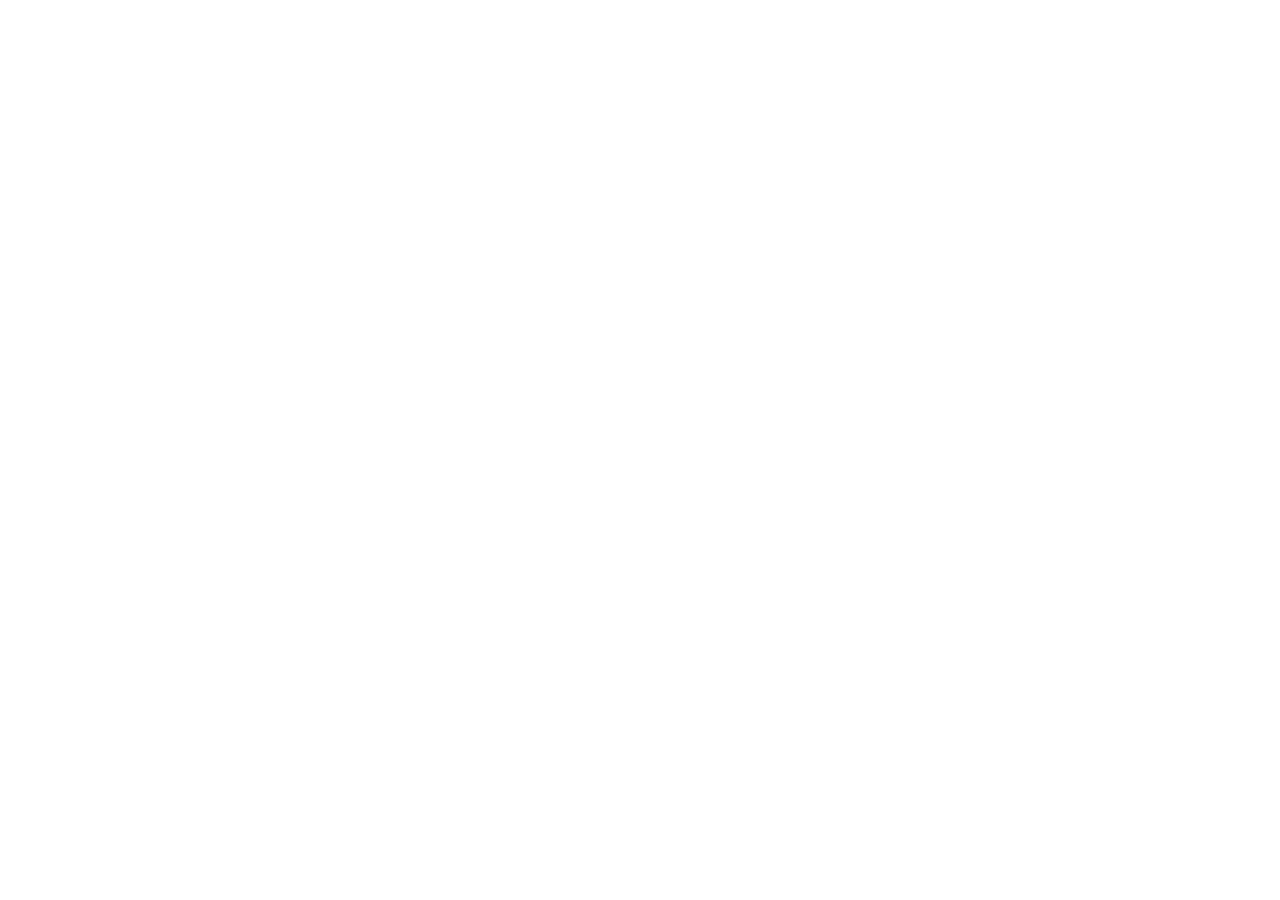
==== index.html @ 19b1c8c0 "Use tech stack vite_react_shadcn_ts_20250728_minor" ====
<!DOCTYPE html>
<html lang="en">
  <head>
    <meta charset="UTF-8" />
    <meta name="viewport" content="width=device-width, initial-scale=1.0" />
    <title>showcase-creator-studio</title>
    <meta name="description" content="Lovable Generated Project" />
    <meta name="author" content="Lovable" />

    <meta property="og:title" content="showcase-creator-studio" />
    <meta property="og:description" content="Lovable Generated Project" />
    <meta property="og:type" content="website" />
    <meta property="og:image" content="https://lovable.dev/opengraph-image-p98pqg.png" />

    <meta name="twitter:card" content="summary_large_image" />
    <meta name="twitter:site" content="@lovable_dev" />
    <meta name="twitter:image" content="https://lovable.dev/opengraph-image-p98pqg.png" />
  </head>

  <body>
    <div id="root"></div>
    <script type="module" src="/src/main.tsx"></script>
  </body>
</html>
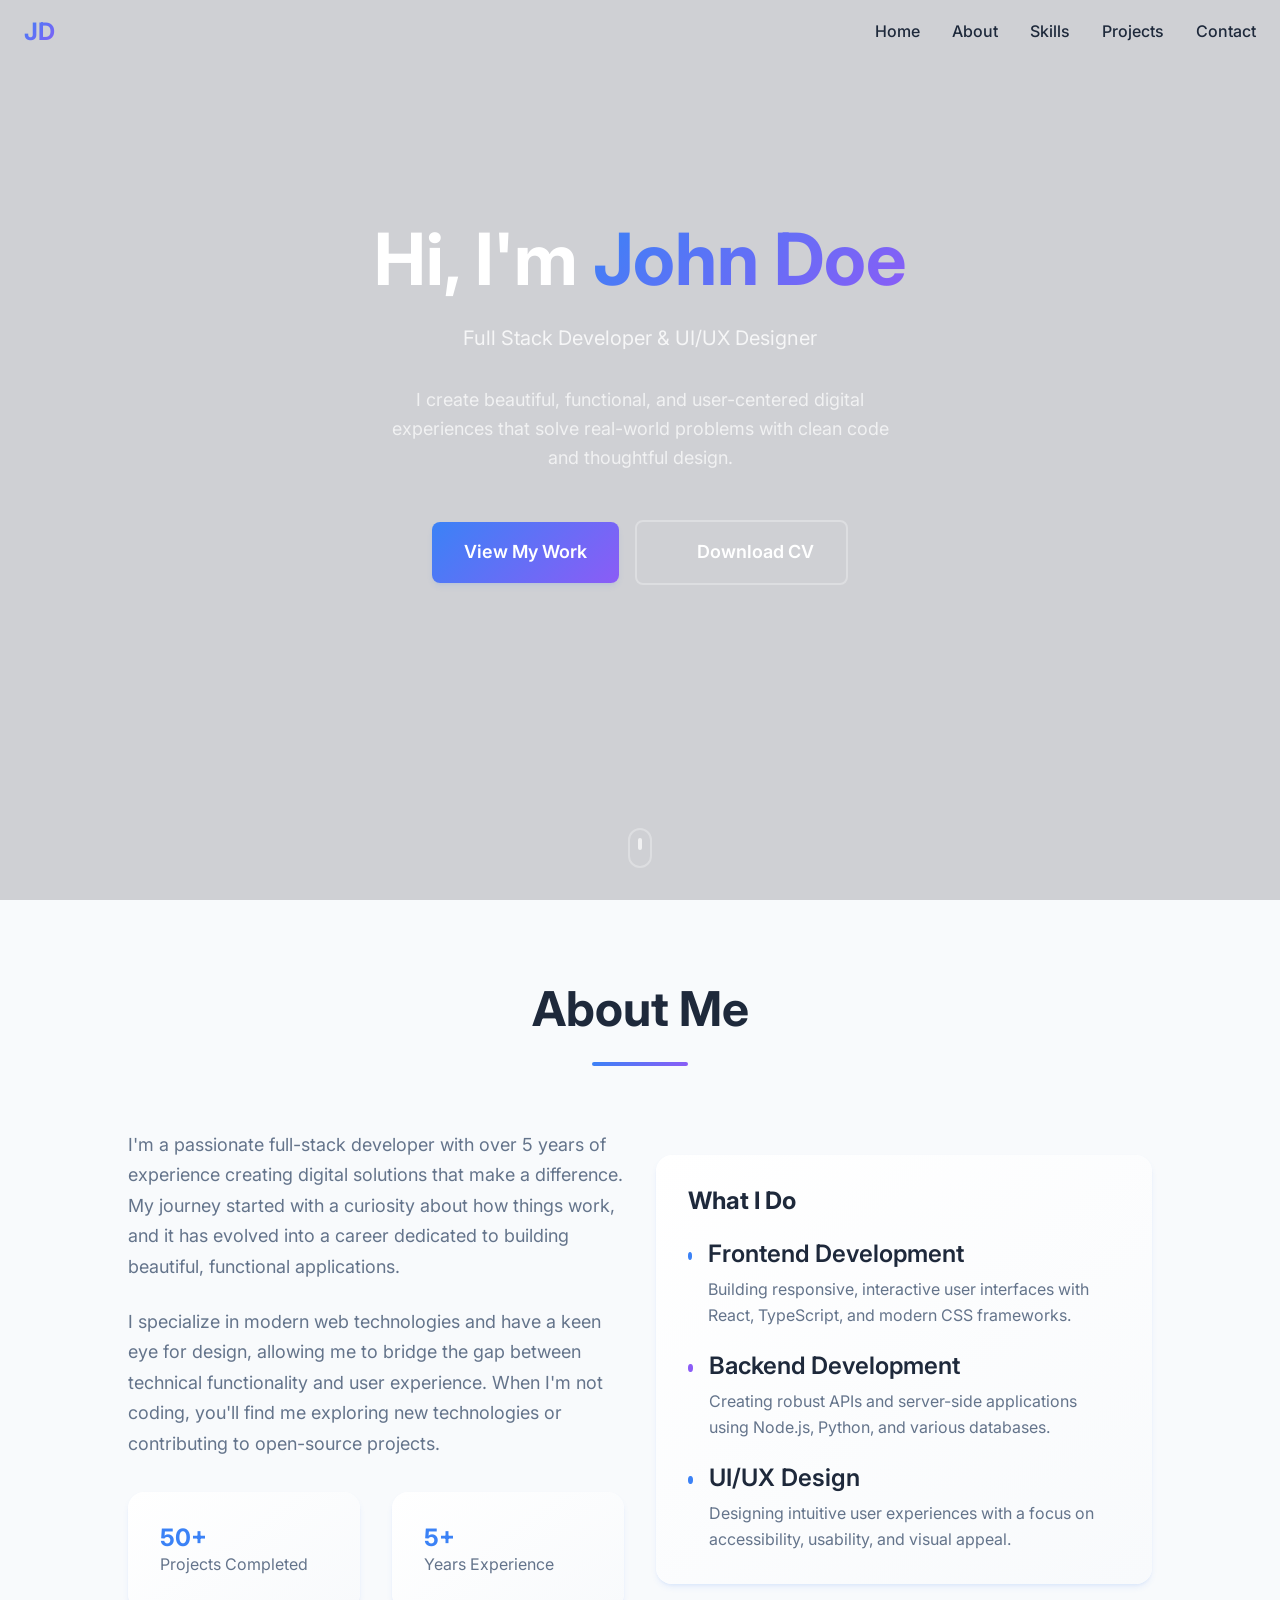
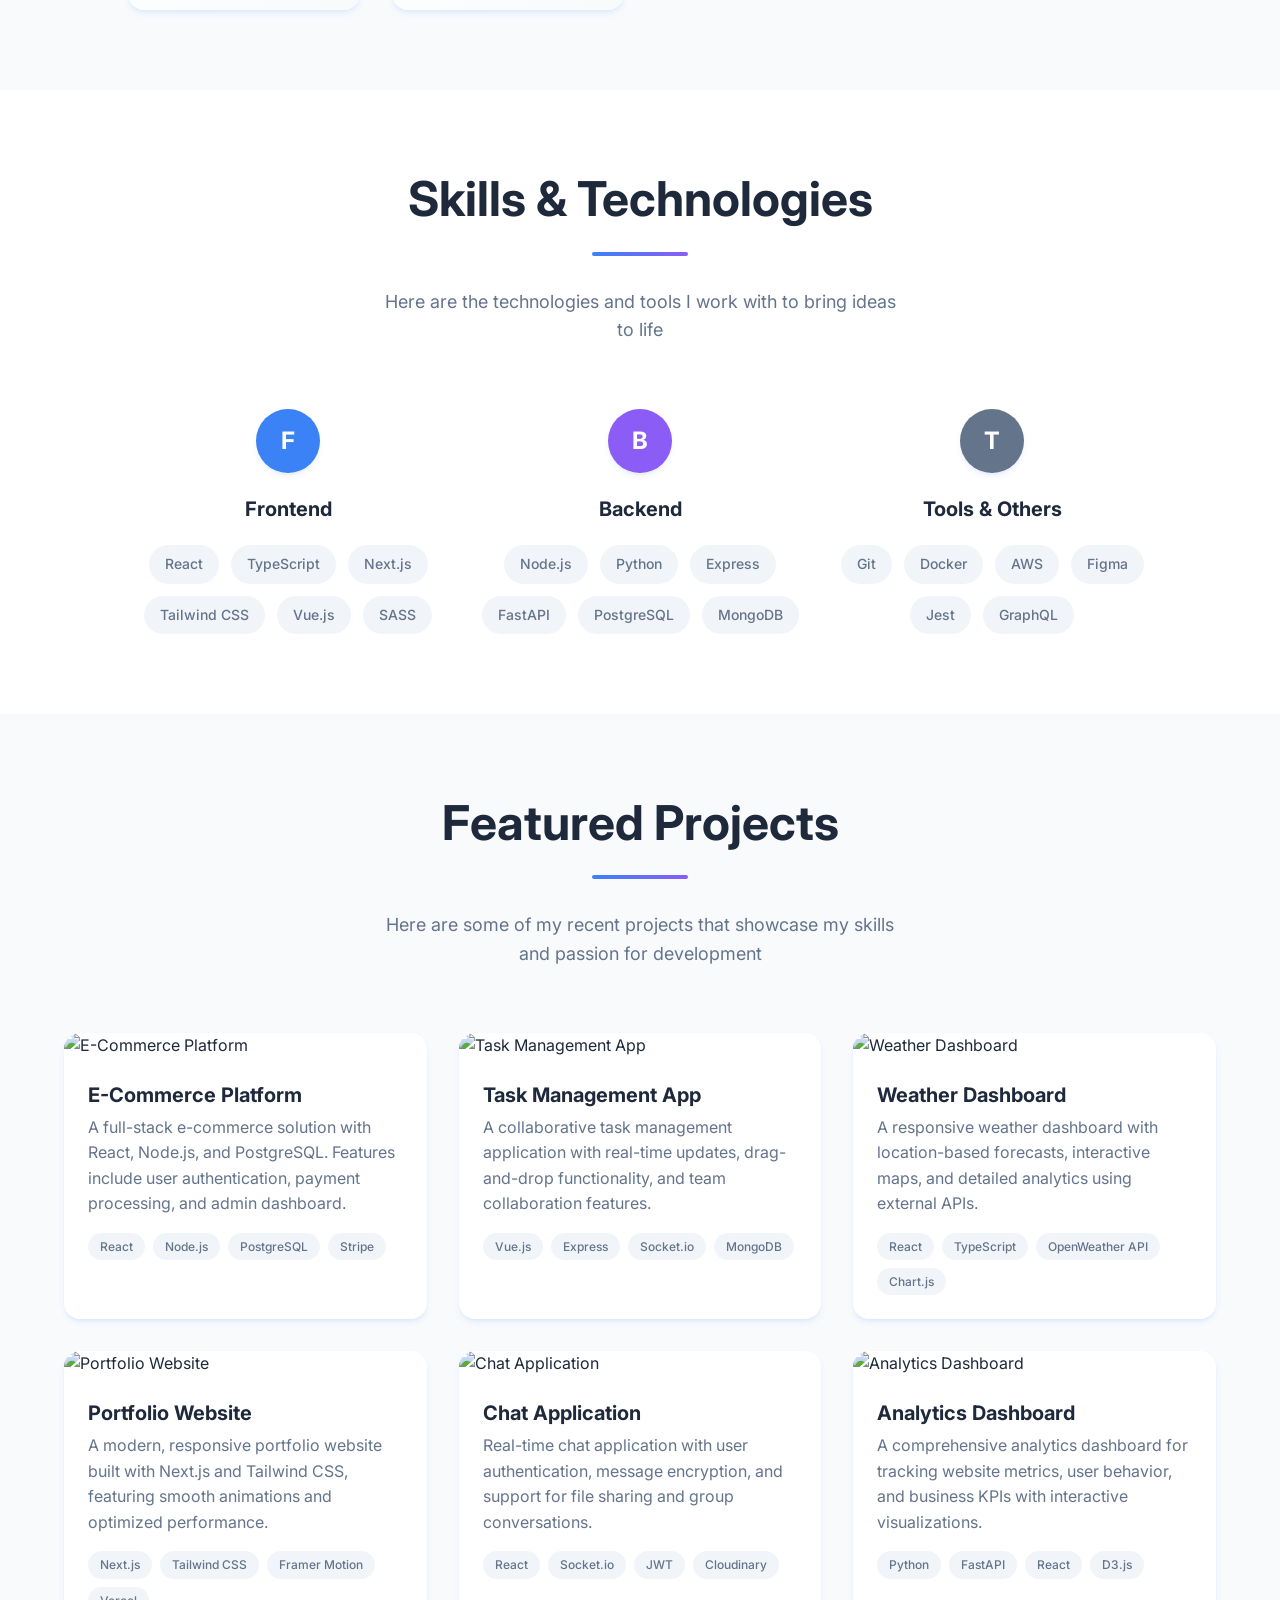
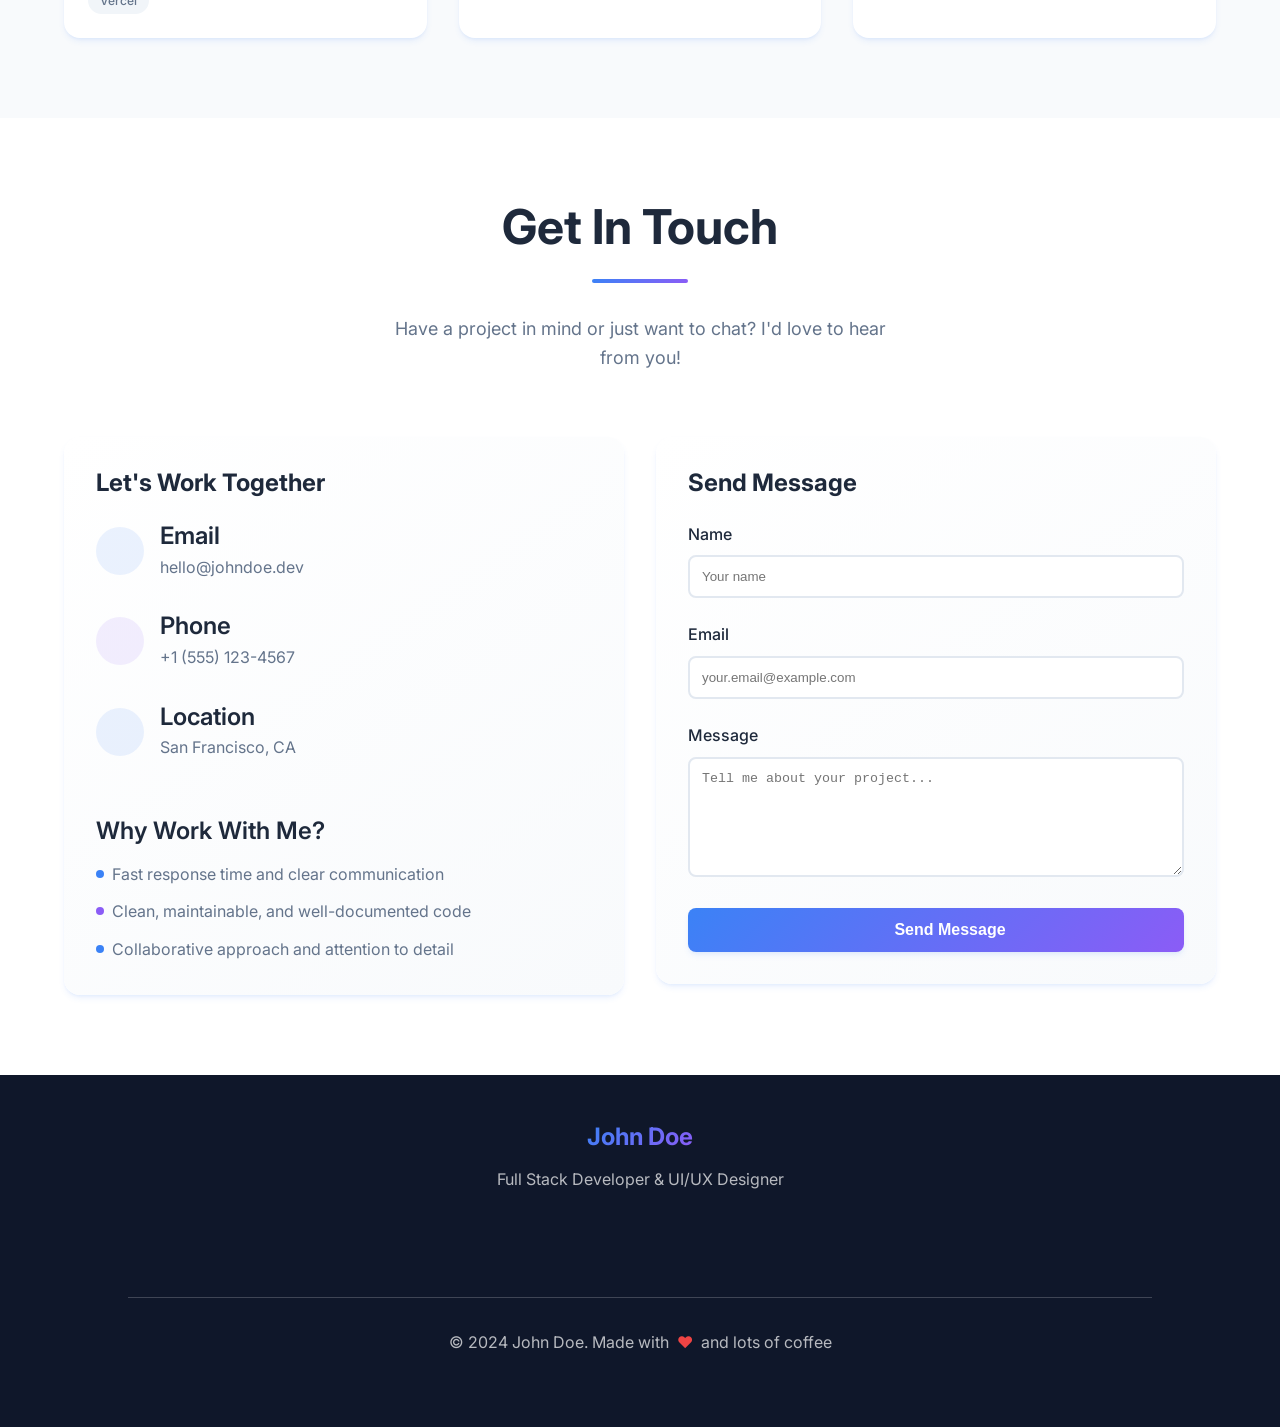
==== commit f1a73ca1: "html" ====
--- a/index.html
+++ b/index.html
@@ -1,24 +1,1478 @@
 <!DOCTYPE html>
 <html lang="en">
-  <head>
-    <meta charset="UTF-8" />
-    <meta name="viewport" content="width=device-width, initial-scale=1.0" />
-    <title>showcase-creator-studio</title>
-    <meta name="description" content="Lovable Generated Project" />
-    <meta name="author" content="Lovable" />
-
-    <meta property="og:title" content="showcase-creator-studio" />
-    <meta property="og:description" content="Lovable Generated Project" />
-    <meta property="og:type" content="website" />
-    <meta property="og:image" content="https://lovable.dev/opengraph-image-p98pqg.png" />
-
-    <meta name="twitter:card" content="summary_large_image" />
-    <meta name="twitter:site" content="@lovable_dev" />
-    <meta name="twitter:image" content="https://lovable.dev/opengraph-image-p98pqg.png" />
-  </head>
-
-  <body>
-    <div id="root"></div>
-    <script type="module" src="/src/main.tsx"></script>
-  </body>
-</html>
+<head>
+    <meta charset="UTF-8">
+    <meta name="viewport" content="width=device-width, initial-scale=1.0">
+    <title>John Doe - Full Stack Developer</title>
+    <meta name="description" content="Professional portfolio of John Doe - Full Stack Developer & UI/UX Designer">
+    
+    <!-- Google Fonts -->
+    <link rel="preconnect" href="https://fonts.googleapis.com">
+    <link rel="preconnect" href="https://fonts.gstatic.com" crossorigin>
+    <link href="https://fonts.googleapis.com/css2?family=Inter:wght@400;500;600;700&display=swap" rel="stylesheet">
+    
+    <!-- Lucide Icons -->
+    <script src="https://unpkg.com/lucide@latest/dist/umd/lucide.js"></script>
+    
+    <style>
+        /* Reset and Base Styles */
+        * {
+            margin: 0;
+            padding: 0;
+            box-sizing: border-box;
+        }
+
+        html {
+            scroll-behavior: smooth;
+        }
+
+        body {
+            font-family: 'Inter', system-ui, sans-serif;
+            line-height: 1.6;
+            color: #1e293b;
+            background-color: #ffffff;
+        }
+
+        /* Design System Variables */
+        :root {
+            --primary: #3b82f6;
+            --primary-glow: #60a5fa;
+            --primary-foreground: #ffffff;
+            --accent: #8b5cf6;
+            --accent-foreground: #ffffff;
+            --background: #ffffff;
+            --foreground: #1e293b;
+            --section-bg: #f8fafc;
+            --card-bg: #ffffff;
+            --muted: #f1f5f9;
+            --muted-foreground: #64748b;
+            --border: #e2e8f0;
+            --hero-bg: #0f172a;
+            
+            /* Gradients */
+            --gradient-primary: linear-gradient(135deg, #3b82f6, #8b5cf6);
+            --gradient-hero: linear-gradient(135deg, #0f172a 0%, #581c87 100%);
+            --gradient-card: linear-gradient(145deg, #ffffff 0%, #f8fafc 100%);
+            
+            /* Shadows */
+            --shadow-card: 0 4px 6px -1px rgba(59, 130, 246, 0.1), 0 2px 4px -2px rgba(59, 130, 246, 0.1);
+            --shadow-card-hover: 0 10px 15px -3px rgba(59, 130, 246, 0.1), 0 4px 6px -4px rgba(59, 130, 246, 0.1);
+            --shadow-hero: 0 25px 50px -12px rgba(15, 23, 42, 0.25);
+            
+            /* Transitions */
+            --transition-smooth: all 0.3s cubic-bezier(0.4, 0, 0.2, 1);
+            --transition-bounce: all 0.3s cubic-bezier(0.68, -0.55, 0.265, 1.55);
+        }
+
+        /* Dark mode styles */
+        @media (prefers-color-scheme: dark) {
+            :root {
+                --background: #0f172a;
+                --foreground: #f1f5f9;
+                --section-bg: #1e293b;
+                --card-bg: #334155;
+                --muted: #475569;
+                --muted-foreground: #94a3b8;
+                --border: #475569;
+                --hero-bg: #020617;
+            }
+            
+            body {
+                background-color: var(--background);
+                color: var(--foreground);
+            }
+        }
+
+        /* Typography */
+        h1, h2, h3, h4, h5, h6 {
+            font-weight: 700;
+            line-height: 1.2;
+        }
+
+        h1 { font-size: 3rem; }
+        h2 { font-size: 2.5rem; }
+        h3 { font-size: 1.875rem; }
+        h4 { font-size: 1.5rem; }
+        h5 { font-size: 1.25rem; }
+        h6 { font-size: 1rem; }
+
+        @media (min-width: 768px) {
+            h1 { font-size: 4rem; }
+            h2 { font-size: 3rem; }
+        }
+
+        /* Utility Classes */
+        .container {
+            max-width: 1200px;
+            margin: 0 auto;
+            padding: 0 1.5rem;
+        }
+
+        .section {
+            padding: 5rem 0;
+        }
+
+        .text-center { text-align: center; }
+        .text-lg { font-size: 1.125rem; }
+        .text-xl { font-size: 1.25rem; }
+        .text-2xl { font-size: 1.5rem; }
+
+        .mb-4 { margin-bottom: 1rem; }
+        .mb-6 { margin-bottom: 1.5rem; }
+        .mb-8 { margin-bottom: 2rem; }
+        .mb-12 { margin-bottom: 3rem; }
+        .mb-16 { margin-bottom: 4rem; }
+
+        .grid {
+            display: grid;
+            gap: 2rem;
+        }
+
+        .grid-cols-2 {
+            grid-template-columns: repeat(2, 1fr);
+        }
+
+        .grid-cols-3 {
+            grid-template-columns: repeat(3, 1fr);
+        }
+
+        @media (min-width: 768px) {
+            .md-grid-cols-2 {
+                grid-template-columns: repeat(2, 1fr);
+            }
+            
+            .md-grid-cols-3 {
+                grid-template-columns: repeat(3, 1fr);
+            }
+        }
+
+        @media (min-width: 1024px) {
+            .lg-grid-cols-2 {
+                grid-template-columns: repeat(2, 1fr);
+            }
+            
+            .lg-grid-cols-3 {
+                grid-template-columns: repeat(3, 1fr);
+            }
+        }
+
+        .flex {
+            display: flex;
+        }
+
+        .flex-col {
+            flex-direction: column;
+        }
+
+        .items-center {
+            align-items: center;
+        }
+
+        .justify-center {
+            justify-content: center;
+        }
+
+        .justify-between {
+            justify-content: space-between;
+        }
+
+        .space-x-4 > * + * {
+            margin-left: 1rem;
+        }
+
+        .space-x-6 > * + * {
+            margin-left: 1.5rem;
+        }
+
+        .space-y-4 > * + * {
+            margin-top: 1rem;
+        }
+
+        .space-y-6 > * + * {
+            margin-top: 1.5rem;
+        }
+
+        /* Button Styles */
+        .btn {
+            display: inline-flex;
+            align-items: center;
+            justify-content: center;
+            padding: 0.75rem 2rem;
+            border-radius: 0.5rem;
+            font-weight: 600;
+            text-decoration: none;
+            border: none;
+            cursor: pointer;
+            transition: var(--transition-smooth);
+            font-size: 1rem;
+        }
+
+        .btn-primary {
+            background: var(--gradient-primary);
+            color: var(--primary-foreground);
+            box-shadow: var(--shadow-card);
+        }
+
+        .btn-primary:hover {
+            box-shadow: var(--shadow-card-hover);
+            transform: translateY(-1px);
+        }
+
+        .btn-outline {
+            background: transparent;
+            color: var(--foreground);
+            border: 2px solid var(--border);
+        }
+
+        .btn-outline:hover {
+            background: var(--muted);
+        }
+
+        .btn-outline-white {
+            background: transparent;
+            color: white;
+            border: 2px solid rgba(255, 255, 255, 0.3);
+        }
+
+        .btn-outline-white:hover {
+            background: rgba(255, 255, 255, 0.1);
+        }
+
+        .btn-lg {
+            padding: 1rem 2rem;
+            font-size: 1.125rem;
+        }
+
+        /* Card Styles */
+        .card {
+            background: var(--gradient-card);
+            border-radius: 1rem;
+            padding: 2rem;
+            box-shadow: var(--shadow-card);
+            transition: var(--transition-smooth);
+        }
+
+        .card:hover {
+            box-shadow: var(--shadow-card-hover);
+            transform: translateY(-2px);
+        }
+
+        /* Badge Styles */
+        .badge {
+            display: inline-block;
+            padding: 0.5rem 1rem;
+            background: var(--muted);
+            color: var(--muted-foreground);
+            border-radius: 2rem;
+            font-size: 0.875rem;
+            font-weight: 500;
+            transition: var(--transition-smooth);
+        }
+
+        .badge:hover {
+            background: var(--primary);
+            color: var(--primary-foreground);
+        }
+
+        /* Form Styles */
+        .form-group {
+            margin-bottom: 1.5rem;
+        }
+
+        .form-label {
+            display: block;
+            margin-bottom: 0.5rem;
+            font-weight: 500;
+            color: var(--foreground);
+        }
+
+        .form-input,
+        .form-textarea {
+            width: 100%;
+            padding: 0.75rem;
+            border: 2px solid var(--border);
+            border-radius: 0.5rem;
+            background: var(--background);
+            color: var(--foreground);
+            transition: var(--transition-smooth);
+        }
+
+        .form-input:focus,
+        .form-textarea:focus {
+            outline: none;
+            border-color: var(--primary);
+            box-shadow: 0 0 0 3px rgba(59, 130, 246, 0.1);
+        }
+
+        .form-textarea {
+            resize: vertical;
+            min-height: 120px;
+        }
+
+        /* Navigation Styles */
+        .navbar {
+            position: fixed;
+            top: 0;
+            left: 0;
+            right: 0;
+            z-index: 1000;
+            transition: var(--transition-smooth);
+        }
+
+        .navbar.scrolled {
+            background: rgba(255, 255, 255, 0.95);
+            backdrop-filter: blur(10px);
+            box-shadow: var(--shadow-card);
+        }
+
+        .navbar-content {
+            display: flex;
+            align-items: center;
+            justify-content: space-between;
+            height: 4rem;
+            padding: 0 1.5rem;
+        }
+
+        .navbar-brand {
+            font-size: 1.5rem;
+            font-weight: 700;
+            background: var(--gradient-primary);
+            -webkit-background-clip: text;
+            -webkit-text-fill-color: transparent;
+            background-clip: text;
+        }
+
+        .navbar-menu {
+            display: none;
+            list-style: none;
+            margin: 0;
+            padding: 0;
+        }
+
+        .navbar-menu li {
+            display: inline-block;
+            margin-left: 2rem;
+        }
+
+        .navbar-menu a {
+            text-decoration: none;
+            color: var(--foreground);
+            font-weight: 500;
+            transition: var(--transition-smooth);
+        }
+
+        .navbar-menu a:hover {
+            color: var(--primary);
+        }
+
+        .mobile-menu-btn {
+            display: block;
+            background: none;
+            border: none;
+            cursor: pointer;
+            padding: 0.5rem;
+        }
+
+        .mobile-menu {
+            display: none;
+            background: rgba(255, 255, 255, 0.95);
+            backdrop-filter: blur(10px);
+            border-top: 1px solid var(--border);
+            padding: 1rem 0;
+        }
+
+        .mobile-menu.active {
+            display: block;
+        }
+
+        .mobile-menu a {
+            display: block;
+            padding: 0.75rem 1.5rem;
+            text-decoration: none;
+            color: var(--foreground);
+            font-weight: 500;
+            transition: var(--transition-smooth);
+        }
+
+        .mobile-menu a:hover {
+            background: var(--muted);
+            color: var(--primary);
+        }
+
+        @media (min-width: 768px) {
+            .navbar-menu {
+                display: flex;
+            }
+            
+            .mobile-menu-btn {
+                display: none;
+            }
+        }
+
+        /* Hero Section */
+        .hero {
+            min-height: 100vh;
+            background: var(--gradient-hero);
+            background-image: url('data:image/svg+xml,<svg xmlns="http://www.w3.org/2000/svg" viewBox="0 0 1000 1000"><defs><pattern id="grain" width="100" height="100" patternUnits="userSpaceOnUse"><circle cx="50" cy="50" r="1" fill="rgba(255,255,255,0.1)"/></pattern></defs><rect width="100%" height="100%" fill="url(%23grain)"/></svg>');
+            display: flex;
+            align-items: center;
+            justify-content: center;
+            text-align: center;
+            color: white;
+            position: relative;
+            overflow: hidden;
+        }
+
+        .hero::before {
+            content: '';
+            position: absolute;
+            inset: 0;
+            background: rgba(15, 23, 42, 0.2);
+        }
+
+        .hero-content {
+            position: relative;
+            z-index: 10;
+            max-width: 4rem;
+            max-width: 64rem;
+        }
+
+        .hero h1 {
+            font-size: 3rem;
+            margin-bottom: 1.5rem;
+            line-height: 1.1;
+        }
+
+        @media (min-width: 768px) {
+            .hero h1 {
+                font-size: 4.5rem;
+            }
+        }
+
+        .gradient-text {
+            background: var(--gradient-primary);
+            -webkit-background-clip: text;
+            -webkit-text-fill-color: transparent;
+            background-clip: text;
+        }
+
+        .hero-buttons {
+            display: flex;
+            flex-direction: column;
+            gap: 1rem;
+            margin: 3rem 0;
+            align-items: center;
+        }
+
+        @media (min-width: 640px) {
+            .hero-buttons {
+                flex-direction: row;
+                justify-content: center;
+            }
+        }
+
+        .social-links {
+            display: flex;
+            gap: 1.5rem;
+            justify-content: center;
+        }
+
+        .social-link {
+            display: flex;
+            align-items: center;
+            justify-content: center;
+            width: 3rem;
+            height: 3rem;
+            border-radius: 50%;
+            color: rgba(255, 255, 255, 0.7);
+            transition: var(--transition-smooth);
+        }
+
+        .social-link:hover {
+            color: white;
+            background: rgba(255, 255, 255, 0.1);
+        }
+
+        .scroll-indicator {
+            position: absolute;
+            bottom: 2rem;
+            left: 50%;
+            transform: translateX(-50%);
+            width: 1.5rem;
+            height: 2.5rem;
+            border: 2px solid rgba(255, 255, 255, 0.3);
+            border-radius: 1.25rem;
+            display: flex;
+            justify-content: center;
+            animation: bounce 2s infinite;
+        }
+
+        .scroll-indicator::before {
+            content: '';
+            width: 0.25rem;
+            height: 0.75rem;
+            background: rgba(255, 255, 255, 0.7);
+            border-radius: 0.125rem;
+            margin-top: 0.5rem;
+            animation: pulse 2s infinite;
+        }
+
+        /* Project Card Styles */
+        .project-card {
+            background: var(--card-bg);
+            border-radius: 1rem;
+            overflow: hidden;
+            box-shadow: var(--shadow-card);
+            transition: var(--transition-smooth);
+            position: relative;
+            group: true;
+        }
+
+        .project-card:hover {
+            box-shadow: var(--shadow-card-hover);
+            transform: translateY(-4px);
+        }
+
+        .project-image {
+            width: 100%;
+            height: 12rem;
+            object-fit: cover;
+            transition: var(--transition-smooth);
+        }
+
+        .project-card:hover .project-image {
+            transform: scale(1.05);
+        }
+
+        .project-overlay {
+            position: absolute;
+            inset: 0;
+            background: var(--gradient-primary);
+            opacity: 0;
+            transition: var(--transition-smooth);
+            display: flex;
+            align-items: center;
+            justify-content: center;
+            gap: 1rem;
+        }
+
+        .project-card:hover .project-overlay {
+            opacity: 0.9;
+        }
+
+        .project-content {
+            padding: 1.5rem;
+        }
+
+        .project-title {
+            font-size: 1.25rem;
+            font-weight: 700;
+            margin-bottom: 0.5rem;
+            color: var(--foreground);
+        }
+
+        .project-description {
+            color: var(--muted-foreground);
+            margin-bottom: 1rem;
+            line-height: 1.6;
+        }
+
+        .project-tech {
+            display: flex;
+            flex-wrap: wrap;
+            gap: 0.5rem;
+        }
+
+        .tech-badge {
+            padding: 0.25rem 0.75rem;
+            background: var(--muted);
+            color: var(--muted-foreground);
+            border-radius: 1rem;
+            font-size: 0.75rem;
+            font-weight: 500;
+        }
+
+        /* Section Divider */
+        .section-divider {
+            width: 6rem;
+            height: 0.25rem;
+            background: var(--gradient-primary);
+            margin: 0 auto 2rem;
+            border-radius: 0.125rem;
+        }
+
+        /* Toast Notification */
+        .toast {
+            position: fixed;
+            top: 2rem;
+            right: 2rem;
+            background: var(--card-bg);
+            border: 1px solid var(--border);
+            border-radius: 0.5rem;
+            padding: 1rem;
+            box-shadow: var(--shadow-card-hover);
+            z-index: 1000;
+            transform: translateX(100%);
+            opacity: 0;
+            transition: var(--transition-smooth);
+        }
+
+        .toast.show {
+            transform: translateX(0);
+            opacity: 1;
+        }
+
+        .toast-title {
+            font-weight: 600;
+            color: var(--foreground);
+            margin-bottom: 0.25rem;
+        }
+
+        .toast-description {
+            color: var(--muted-foreground);
+            font-size: 0.875rem;
+        }
+
+        /* Animations */
+        @keyframes fadeIn {
+            from {
+                opacity: 0;
+                transform: translateY(20px);
+            }
+            to {
+                opacity: 1;
+                transform: translateY(0);
+            }
+        }
+
+        @keyframes slideUp {
+            from {
+                opacity: 0;
+                transform: translateY(40px);
+            }
+            to {
+                opacity: 1;
+                transform: translateY(0);
+            }
+        }
+
+        @keyframes bounce {
+            0%, 100% {
+                transform: translateX(-50%) translateY(0);
+            }
+            50% {
+                transform: translateX(-50%) translateY(-10px);
+            }
+        }
+
+        @keyframes pulse {
+            0%, 100% {
+                opacity: 0.7;
+            }
+            50% {
+                opacity: 1;
+            }
+        }
+
+        @keyframes float {
+            0%, 100% {
+                transform: translateY(0px);
+            }
+            50% {
+                transform: translateY(-20px);
+            }
+        }
+
+        .animate-fade-in {
+            animation: fadeIn 0.6s ease-out forwards;
+        }
+
+        .animate-slide-up {
+            animation: slideUp 0.8s ease-out forwards;
+        }
+
+        .animate-float {
+            animation: float 6s ease-in-out infinite;
+        }
+
+        /* Responsive Design */
+        @media (max-width: 768px) {
+            .container {
+                padding: 0 1rem;
+            }
+            
+            .section {
+                padding: 3rem 0;
+            }
+            
+            h1 {
+                font-size: 2.5rem;
+            }
+            
+            h2 {
+                font-size: 2rem;
+            }
+            
+            .hero {
+                padding: 0 1rem;
+            }
+            
+            .hero-content {
+                max-width: 100%;
+            }
+        }
+
+        /* Skill Category Styles */
+        .skill-category {
+            text-align: center;
+        }
+
+        .skill-icon {
+            width: 4rem;
+            height: 4rem;
+            border-radius: 50%;
+            display: flex;
+            align-items: center;
+            justify-content: center;
+            margin: 0 auto 1.5rem;
+            font-size: 1.5rem;
+            font-weight: 700;
+            color: white;
+            box-shadow: var(--shadow-card);
+        }
+
+        .skill-icon.frontend {
+            background: var(--primary);
+        }
+
+        .skill-icon.backend {
+            background: var(--accent);
+        }
+
+        .skill-icon.tools {
+            background: var(--muted-foreground);
+        }
+
+        .skill-badges {
+            display: flex;
+            flex-wrap: wrap;
+            gap: 0.75rem;
+            justify-content: center;
+        }
+
+        /* Contact Info Styles */
+        .contact-info-item {
+            display: flex;
+            align-items: center;
+            gap: 1rem;
+            margin-bottom: 2rem;
+        }
+
+        .contact-icon {
+            width: 3rem;
+            height: 3rem;
+            border-radius: 50%;
+            display: flex;
+            align-items: center;
+            justify-content: center;
+        }
+
+        .contact-icon.email {
+            background: rgba(59, 130, 246, 0.1);
+            color: var(--primary);
+        }
+
+        .contact-icon.phone {
+            background: rgba(139, 92, 246, 0.1);
+            color: var(--accent);
+        }
+
+        .contact-icon.location {
+            background: rgba(59, 130, 246, 0.1);
+            color: var(--primary);
+        }
+
+        /* Footer Styles */
+        .footer {
+            background: var(--hero-bg);
+            color: white;
+            padding: 3rem 0;
+        }
+
+        .footer h3 {
+            margin-bottom: 1rem;
+        }
+
+        .footer p {
+            color: rgba(255, 255, 255, 0.7);
+            margin-bottom: 1.5rem;
+        }
+
+        .footer-divider {
+            border-top: 1px solid rgba(255, 255, 255, 0.2);
+            padding-top: 2rem;
+            margin-top: 2rem;
+            text-align: center;
+        }
+
+        .footer-text {
+            color: rgba(255, 255, 255, 0.6);
+            display: flex;
+            align-items: center;
+            justify-content: center;
+            gap: 0.5rem;
+        }
+
+        .heart {
+            color: #ef4444;
+            animation: pulse 2s infinite;
+        }
+    </style>
+</head>
+<body>
+    <!-- Navigation -->
+    <nav class="navbar" id="navbar">
+        <div class="navbar-content">
+            <div class="navbar-brand">JD</div>
+            
+            <ul class="navbar-menu">
+                <li><a href="#" onclick="scrollToSection('')">Home</a></li>
+                <li><a href="#about" onclick="scrollToSection('about')">About</a></li>
+                <li><a href="#skills" onclick="scrollToSection('skills')">Skills</a></li>
+                <li><a href="#projects" onclick="scrollToSection('projects')">Projects</a></li>
+                <li><a href="#contact" onclick="scrollToSection('contact')">Contact</a></li>
+            </ul>
+            
+            <button class="mobile-menu-btn" onclick="toggleMobileMenu()">
+                <i data-lucide="menu" id="menu-icon"></i>
+                <i data-lucide="x" id="close-icon" style="display: none;"></i>
+            </button>
+        </div>
+        
+        <div class="mobile-menu" id="mobileMenu">
+            <a href="#" onclick="scrollToSection(''); toggleMobileMenu()">Home</a>
+            <a href="#about" onclick="scrollToSection('about'); toggleMobileMenu()">About</a>
+            <a href="#skills" onclick="scrollToSection('skills'); toggleMobileMenu()">Skills</a>
+            <a href="#projects" onclick="scrollToSection('projects'); toggleMobileMenu()">Projects</a>
+            <a href="#contact" onclick="scrollToSection('contact'); toggleMobileMenu()">Contact</a>
+        </div>
+    </nav>
+
+    <!-- Hero Section -->
+    <section class="hero">
+        <div class="hero-content animate-fade-in">
+            <h1>Hi, I'm <span class="gradient-text">John Doe</span></h1>
+            <p class="text-xl mb-8" style="color: rgba(255, 255, 255, 0.8);">
+                Full Stack Developer & UI/UX Designer
+            </p>
+            <p class="text-lg mb-12" style="color: rgba(255, 255, 255, 0.7); max-width: 32rem; margin-left: auto; margin-right: auto;">
+                I create beautiful, functional, and user-centered digital experiences 
+                that solve real-world problems with clean code and thoughtful design.
+            </p>
+            
+            <div class="hero-buttons animate-slide-up">
+                <a href="#projects" class="btn btn-primary btn-lg" onclick="scrollToSection('projects')">
+                    View My Work
+                </a>
+                <a href="#" class="btn btn-outline-white btn-lg">
+                    <i data-lucide="download" style="margin-right: 0.5rem; width: 1.25rem; height: 1.25rem;"></i>
+                    Download CV
+                </a>
+            </div>
+            
+            <div class="social-links animate-slide-up">
+                <a href="#" class="social-link" aria-label="GitHub">
+                    <i data-lucide="github"></i>
+                </a>
+                <a href="#" class="social-link" aria-label="LinkedIn">
+                    <i data-lucide="linkedin"></i>
+                </a>
+                <a href="#" class="social-link" aria-label="Email">
+                    <i data-lucide="mail"></i>
+                </a>
+            </div>
+        </div>
+        
+        <div class="scroll-indicator"></div>
+    </section>
+
+    <!-- About Section -->
+    <section id="about" class="section" style="background: var(--section-bg);">
+        <div class="container">
+            <div style="max-width: 64rem; margin: 0 auto;">
+                <div class="text-center mb-16 animate-fade-in">
+                    <h2 class="mb-6">About Me</h2>
+                    <div class="section-divider"></div>
+                </div>
+                
+                <div class="grid md-grid-cols-2" style="align-items: center;">
+                    <div class="animate-slide-up">
+                        <p class="text-lg mb-6" style="color: var(--muted-foreground); line-height: 1.7;">
+                            I'm a passionate full-stack developer with over 5 years of experience 
+                            creating digital solutions that make a difference. My journey started 
+                            with a curiosity about how things work, and it has evolved into a 
+                            career dedicated to building beautiful, functional applications.
+                        </p>
+                        
+                        <p class="text-lg mb-8" style="color: var(--muted-foreground); line-height: 1.7;">
+                            I specialize in modern web technologies and have a keen eye for 
+                            design, allowing me to bridge the gap between technical functionality 
+                            and user experience. When I'm not coding, you'll find me exploring 
+                            new technologies or contributing to open-source projects.
+                        </p>
+                        
+                        <div class="grid grid-cols-2">
+                            <div class="card">
+                                <h3 class="text-2xl mb-2" style="color: var(--primary); font-weight: 700;">50+</h3>
+                                <p style="color: var(--muted-foreground);">Projects Completed</p>
+                            </div>
+                            
+                            <div class="card">
+                                <h3 class="text-2xl mb-2" style="color: var(--primary); font-weight: 700;">5+</h3>
+                                <p style="color: var(--muted-foreground);">Years Experience</p>
+                            </div>
+                        </div>
+                    </div>
+                    
+                    <div class="animate-slide-up">
+                        <div class="card">
+                            <h3 class="text-2xl mb-6">What I Do</h3>
+                            
+                            <div class="space-y-6">
+                                <div style="display: flex; align-items: flex-start; gap: 1rem;">
+                                    <div style="width: 0.5rem; height: 0.5rem; background: var(--primary); border-radius: 50%; margin-top: 0.75rem; animation: pulse 2s infinite;"></div>
+                                    <div>
+                                        <h4 style="font-weight: 600; margin-bottom: 0.5rem;">Frontend Development</h4>
+                                        <p style="color: var(--muted-foreground);">
+                                            Building responsive, interactive user interfaces with React, 
+                                            TypeScript, and modern CSS frameworks.
+                                        </p>
+                                    </div>
+                                </div>
+                                
+                                <div style="display: flex; align-items: flex-start; gap: 1rem;">
+                                    <div style="width: 0.5rem; height: 0.5rem; background: var(--accent); border-radius: 50%; margin-top: 0.75rem; animation: pulse 2s infinite;"></div>
+                                    <div>
+                                        <h4 style="font-weight: 600; margin-bottom: 0.5rem;">Backend Development</h4>
+                                        <p style="color: var(--muted-foreground);">
+                                            Creating robust APIs and server-side applications using 
+                                            Node.js, Python, and various databases.
+                                        </p>
+                                    </div>
+                                </div>
+                                
+                                <div style="display: flex; align-items: flex-start; gap: 1rem;">
+                                    <div style="width: 0.5rem; height: 0.5rem; background: var(--primary); border-radius: 50%; margin-top: 0.75rem; animation: pulse 2s infinite;"></div>
+                                    <div>
+                                        <h4 style="font-weight: 600; margin-bottom: 0.5rem;">UI/UX Design</h4>
+                                        <p style="color: var(--muted-foreground);">
+                                            Designing intuitive user experiences with a focus on 
+                                            accessibility, usability, and visual appeal.
+                                        </p>
+                                    </div>
+                                </div>
+                            </div>
+                        </div>
+                    </div>
+                </div>
+            </div>
+        </div>
+    </section>
+
+    <!-- Skills Section -->
+    <section id="skills" class="section">
+        <div class="container">
+            <div style="max-width: 64rem; margin: 0 auto;">
+                <div class="text-center mb-16 animate-fade-in">
+                    <h2 class="mb-6">Skills & Technologies</h2>
+                    <div class="section-divider"></div>
+                    <p class="text-lg" style="color: var(--muted-foreground); max-width: 32rem; margin: 0 auto;">
+                        Here are the technologies and tools I work with to bring ideas to life
+                    </p>
+                </div>
+                
+                <div class="grid md-grid-cols-3">
+                    <div class="skill-category animate-slide-up">
+                        <div class="skill-icon frontend">F</div>
+                        <h3 class="text-xl mb-6">Frontend</h3>
+                        <div class="skill-badges">
+                            <span class="badge">React</span>
+                            <span class="badge">TypeScript</span>
+                            <span class="badge">Next.js</span>
+                            <span class="badge">Tailwind CSS</span>
+                            <span class="badge">Vue.js</span>
+                            <span class="badge">SASS</span>
+                        </div>
+                    </div>
+                    
+                    <div class="skill-category animate-slide-up" style="animation-delay: 0.2s;">
+                        <div class="skill-icon backend">B</div>
+                        <h3 class="text-xl mb-6">Backend</h3>
+                        <div class="skill-badges">
+                            <span class="badge">Node.js</span>
+                            <span class="badge">Python</span>
+                            <span class="badge">Express</span>
+                            <span class="badge">FastAPI</span>
+                            <span class="badge">PostgreSQL</span>
+                            <span class="badge">MongoDB</span>
+                        </div>
+                    </div>
+                    
+                    <div class="skill-category animate-slide-up" style="animation-delay: 0.4s;">
+                        <div class="skill-icon tools">T</div>
+                        <h3 class="text-xl mb-6">Tools & Others</h3>
+                        <div class="skill-badges">
+                            <span class="badge">Git</span>
+                            <span class="badge">Docker</span>
+                            <span class="badge">AWS</span>
+                            <span class="badge">Figma</span>
+                            <span class="badge">Jest</span>
+                            <span class="badge">GraphQL</span>
+                        </div>
+                    </div>
+                </div>
+            </div>
+        </div>
+    </section>
+
+    <!-- Projects Section -->
+    <section id="projects" class="section" style="background: var(--section-bg);">
+        <div class="container">
+            <div style="max-width: 84rem; margin: 0 auto;">
+                <div class="text-center mb-16 animate-fade-in">
+                    <h2 class="mb-6">Featured Projects</h2>
+                    <div class="section-divider"></div>
+                    <p class="text-lg" style="color: var(--muted-foreground); max-width: 32rem; margin: 0 auto;">
+                        Here are some of my recent projects that showcase my skills and passion for development
+                    </p>
+                </div>
+                
+                <div class="grid md-grid-cols-2 lg-grid-cols-3">
+                    <div class="project-card animate-slide-up">
+                        <div style="position: relative; overflow: hidden;">
+                            <img src="https://images.unsplash.com/photo-1556742049-0cfed4f6a45d?w=400&h=250&fit=crop" alt="E-Commerce Platform" class="project-image">
+                            <div class="project-overlay">
+                                <a href="#" class="btn" style="background: rgba(255,255,255,0.9); color: var(--primary);">
+                                    <i data-lucide="external-link" style="margin-right: 0.5rem; width: 1rem; height: 1rem;"></i>
+                                    Live Demo
+                                </a>
+                                <a href="#" class="btn btn-outline-white">
+                                    <i data-lucide="github" style="margin-right: 0.5rem; width: 1rem; height: 1rem;"></i>
+                                    Code
+                                </a>
+                            </div>
+                        </div>
+                        <div class="project-content">
+                            <h3 class="project-title">E-Commerce Platform</h3>
+                            <p class="project-description">
+                                A full-stack e-commerce solution with React, Node.js, and PostgreSQL. Features include user authentication, payment processing, and admin dashboard.
+                            </p>
+                            <div class="project-tech">
+                                <span class="tech-badge">React</span>
+                                <span class="tech-badge">Node.js</span>
+                                <span class="tech-badge">PostgreSQL</span>
+                                <span class="tech-badge">Stripe</span>
+                            </div>
+                        </div>
+                    </div>
+                    
+                    <div class="project-card animate-slide-up" style="animation-delay: 0.1s;">
+                        <div style="position: relative; overflow: hidden;">
+                            <img src="https://images.unsplash.com/photo-1611224923853-80b023f02d71?w=400&h=250&fit=crop" alt="Task Management App" class="project-image">
+                            <div class="project-overlay">
+                                <a href="#" class="btn" style="background: rgba(255,255,255,0.9); color: var(--primary);">
+                                    <i data-lucide="external-link" style="margin-right: 0.5rem; width: 1rem; height: 1rem;"></i>
+                                    Live Demo
+                                </a>
+                                <a href="#" class="btn btn-outline-white">
+                                    <i data-lucide="github" style="margin-right: 0.5rem; width: 1rem; height: 1rem;"></i>
+                                    Code
+                                </a>
+                            </div>
+                        </div>
+                        <div class="project-content">
+                            <h3 class="project-title">Task Management App</h3>
+                            <p class="project-description">
+                                A collaborative task management application with real-time updates, drag-and-drop functionality, and team collaboration features.
+                            </p>
+                            <div class="project-tech">
+                                <span class="tech-badge">Vue.js</span>
+                                <span class="tech-badge">Express</span>
+                                <span class="tech-badge">Socket.io</span>
+                                <span class="tech-badge">MongoDB</span>
+                            </div>
+                        </div>
+                    </div>
+                    
+                    <div class="project-card animate-slide-up" style="animation-delay: 0.2s;">
+                        <div style="position: relative; overflow: hidden;">
+                            <img src="https://images.unsplash.com/photo-1504608524841-42fe6f032b4b?w=400&h=250&fit=crop" alt="Weather Dashboard" class="project-image">
+                            <div class="project-overlay">
+                                <a href="#" class="btn" style="background: rgba(255,255,255,0.9); color: var(--primary);">
+                                    <i data-lucide="external-link" style="margin-right: 0.5rem; width: 1rem; height: 1rem;"></i>
+                                    Live Demo
+                                </a>
+                                <a href="#" class="btn btn-outline-white">
+                                    <i data-lucide="github" style="margin-right: 0.5rem; width: 1rem; height: 1rem;"></i>
+                                    Code
+                                </a>
+                            </div>
+                        </div>
+                        <div class="project-content">
+                            <h3 class="project-title">Weather Dashboard</h3>
+                            <p class="project-description">
+                                A responsive weather dashboard with location-based forecasts, interactive maps, and detailed analytics using external APIs.
+                            </p>
+                            <div class="project-tech">
+                                <span class="tech-badge">React</span>
+                                <span class="tech-badge">TypeScript</span>
+                                <span class="tech-badge">OpenWeather API</span>
+                                <span class="tech-badge">Chart.js</span>
+                            </div>
+                        </div>
+                    </div>
+                    
+                    <div class="project-card animate-slide-up" style="animation-delay: 0.3s;">
+                        <div style="position: relative; overflow: hidden;">
+                            <img src="https://images.unsplash.com/photo-1467232004584-a241de8bcf5d?w=400&h=250&fit=crop" alt="Portfolio Website" class="project-image">
+                            <div class="project-overlay">
+                                <a href="#" class="btn" style="background: rgba(255,255,255,0.9); color: var(--primary);">
+                                    <i data-lucide="external-link" style="margin-right: 0.5rem; width: 1rem; height: 1rem;"></i>
+                                    Live Demo
+                                </a>
+                                <a href="#" class="btn btn-outline-white">
+                                    <i data-lucide="github" style="margin-right: 0.5rem; width: 1rem; height: 1rem;"></i>
+                                    Code
+                                </a>
+                            </div>
+                        </div>
+                        <div class="project-content">
+                            <h3 class="project-title">Portfolio Website</h3>
+                            <p class="project-description">
+                                A modern, responsive portfolio website built with Next.js and Tailwind CSS, featuring smooth animations and optimized performance.
+                            </p>
+                            <div class="project-tech">
+                                <span class="tech-badge">Next.js</span>
+                                <span class="tech-badge">Tailwind CSS</span>
+                                <span class="tech-badge">Framer Motion</span>
+                                <span class="tech-badge">Vercel</span>
+                            </div>
+                        </div>
+                    </div>
+                    
+                    <div class="project-card animate-slide-up" style="animation-delay: 0.4s;">
+                        <div style="position: relative; overflow: hidden;">
+                            <img src="https://images.unsplash.com/photo-1577563908411-5077b6dc7624?w=400&h=250&fit=crop" alt="Chat Application" class="project-image">
+                            <div class="project-overlay">
+                                <a href="#" class="btn" style="background: rgba(255,255,255,0.9); color: var(--primary);">
+                                    <i data-lucide="external-link" style="margin-right: 0.5rem; width: 1rem; height: 1rem;"></i>
+                                    Live Demo
+                                </a>
+                                <a href="#" class="btn btn-outline-white">
+                                    <i data-lucide="github" style="margin-right: 0.5rem; width: 1rem; height: 1rem;"></i>
+                                    Code
+                                </a>
+                            </div>
+                        </div>
+                        <div class="project-content">
+                            <h3 class="project-title">Chat Application</h3>
+                            <p class="project-description">
+                                Real-time chat application with user authentication, message encryption, and support for file sharing and group conversations.
+                            </p>
+                            <div class="project-tech">
+                                <span class="tech-badge">React</span>
+                                <span class="tech-badge">Socket.io</span>
+                                <span class="tech-badge">JWT</span>
+                                <span class="tech-badge">Cloudinary</span>
+                            </div>
+                        </div>
+                    </div>
+                    
+                    <div class="project-card animate-slide-up" style="animation-delay: 0.5s;">
+                        <div style="position: relative; overflow: hidden;">
+                            <img src="https://images.unsplash.com/photo-1551288049-bebda4e38f71?w=400&h=250&fit=crop" alt="Analytics Dashboard" class="project-image">
+                            <div class="project-overlay">
+                                <a href="#" class="btn" style="background: rgba(255,255,255,0.9); color: var(--primary);">
+                                    <i data-lucide="external-link" style="margin-right: 0.5rem; width: 1rem; height: 1rem;"></i>
+                                    Live Demo
+                                </a>
+                                <a href="#" class="btn btn-outline-white">
+                                    <i data-lucide="github" style="margin-right: 0.5rem; width: 1rem; height: 1rem;"></i>
+                                    Code
+                                </a>
+                            </div>
+                        </div>
+                        <div class="project-content">
+                            <h3 class="project-title">Analytics Dashboard</h3>
+                            <p class="project-description">
+                                A comprehensive analytics dashboard for tracking website metrics, user behavior, and business KPIs with interactive visualizations.
+                            </p>
+                            <div class="project-tech">
+                                <span class="tech-badge">Python</span>
+                                <span class="tech-badge">FastAPI</span>
+                                <span class="tech-badge">React</span>
+                                <span class="tech-badge">D3.js</span>
+                            </div>
+                        </div>
+                    </div>
+                </div>
+            </div>
+        </div>
+    </section>
+
+    <!-- Contact Section -->
+    <section id="contact" class="section">
+        <div class="container">
+            <div style="max-width: 72rem; margin: 0 auto;">
+                <div class="text-center mb-16 animate-fade-in">
+                    <h2 class="mb-6">Get In Touch</h2>
+                    <div class="section-divider"></div>
+                    <p class="text-lg" style="color: var(--muted-foreground); max-width: 32rem; margin: 0 auto;">
+                        Have a project in mind or just want to chat? I'd love to hear from you!
+                    </p>
+                </div>
+                
+                <div class="grid lg-grid-cols-2">
+                    <div class="animate-slide-up">
+                        <div class="card" style="height: 100%;">
+                            <h3 class="text-2xl mb-6">Let's Work Together</h3>
+                            
+                            <div class="space-y-6">
+                                <div class="contact-info-item">
+                                    <div class="contact-icon email">
+                                        <i data-lucide="mail"></i>
+                                    </div>
+                                    <div>
+                                        <h4 style="font-weight: 600; margin-bottom: 0.25rem;">Email</h4>
+                                        <p style="color: var(--muted-foreground);">hello@johndoe.dev</p>
+                                    </div>
+                                </div>
+                                
+                                <div class="contact-info-item">
+                                    <div class="contact-icon phone">
+                                        <i data-lucide="phone"></i>
+                                    </div>
+                                    <div>
+                                        <h4 style="font-weight: 600; margin-bottom: 0.25rem;">Phone</h4>
+                                        <p style="color: var(--muted-foreground);">+1 (555) 123-4567</p>
+                                    </div>
+                                </div>
+                                
+                                <div class="contact-info-item">
+                                    <div class="contact-icon location">
+                                        <i data-lucide="map-pin"></i>
+                                    </div>
+                                    <div>
+                                        <h4 style="font-weight: 600; margin-bottom: 0.25rem;">Location</h4>
+                                        <p style="color: var(--muted-foreground);">San Francisco, CA</p>
+                                    </div>
+                                </div>
+                            </div>
+                            
+                            <div style="padding-top: 1.5rem;">
+                                <h4 style="font-weight: 600; margin-bottom: 1rem;">Why Work With Me?</h4>
+                                <ul style="list-style: none; padding: 0; color: var(--muted-foreground);">
+                                    <li style="display: flex; align-items: flex-start; gap: 0.5rem; margin-bottom: 0.75rem;">
+                                        <div style="width: 0.5rem; height: 0.5rem; background: var(--primary); border-radius: 50%; margin-top: 0.5rem;"></div>
+                                        <span>Fast response time and clear communication</span>
+                                    </li>
+                                    <li style="display: flex; align-items: flex-start; gap: 0.5rem; margin-bottom: 0.75rem;">
+                                        <div style="width: 0.5rem; height: 0.5rem; background: var(--accent); border-radius: 50%; margin-top: 0.5rem;"></div>
+                                        <span>Clean, maintainable, and well-documented code</span>
+                                    </li>
+                                    <li style="display: flex; align-items: flex-start; gap: 0.5rem;">
+                                        <div style="width: 0.5rem; height: 0.5rem; background: var(--primary); border-radius: 50%; margin-top: 0.5rem;"></div>
+                                        <span>Collaborative approach and attention to detail</span>
+                                    </li>
+                                </ul>
+                            </div>
+                        </div>
+                    </div>
+                    
+                    <div class="animate-slide-up">
+                        <div class="card">
+                            <h3 class="text-2xl mb-6">Send Message</h3>
+                            
+                            <form id="contactForm" onsubmit="handleSubmit(event)">
+                                <div class="form-group">
+                                    <label for="name" class="form-label">Name</label>
+                                    <input type="text" id="name" name="name" class="form-input" placeholder="Your name" required>
+                                </div>
+                                
+                                <div class="form-group">
+                                    <label for="email" class="form-label">Email</label>
+                                    <input type="email" id="email" name="email" class="form-input" placeholder="your.email@example.com" required>
+                                </div>
+                                
+                                <div class="form-group">
+                                    <label for="message" class="form-label">Message</label>
+                                    <textarea id="message" name="message" class="form-textarea" placeholder="Tell me about your project..." required></textarea>
+                                </div>
+                                
+                                <button type="submit" class="btn btn-primary" style="width: 100%; padding: 0.75rem;">
+                                    <i data-lucide="send" style="margin-right: 0.5rem; width: 1.25rem; height: 1.25rem;"></i>
+                                    Send Message
+                                </button>
+                            </form>
+                        </div>
+                    </div>
+                </div>
+            </div>
+        </div>
+    </section>
+
+    <!-- Footer -->
+    <footer class="footer">
+        <div class="container">
+            <div style="max-width: 64rem; margin: 0 auto;">
+                <div class="text-center mb-8">
+                    <h3 class="text-2xl mb-4">
+                        <span class="gradient-text">John Doe</span>
+                    </h3>
+                    <p class="mb-6">Full Stack Developer & UI/UX Designer</p>
+                    
+                    <div class="social-links">
+                        <a href="#" class="social-link" aria-label="GitHub">
+                            <i data-lucide="github"></i>
+                        </a>
+                        <a href="#" class="social-link" aria-label="LinkedIn">
+                            <i data-lucide="linkedin"></i>
+                        </a>
+                        <a href="#" class="social-link" aria-label="Email">
+                            <i data-lucide="mail"></i>
+                        </a>
+                    </div>
+                </div>
+                
+                <div class="footer-divider">
+                    <p class="footer-text">
+                        <span>&copy; 2024 John Doe. Made with</span>
+                        <span class="heart">♥</span>
+                        <span>and lots of coffee</span>
+                    </p>
+                </div>
+            </div>
+        </div>
+    </footer>
+
+    <!-- Toast Notification -->
+    <div id="toast" class="toast">
+        <div class="toast-title">Message sent!</div>
+        <div class="toast-description">Thank you for your message. I'll get back to you soon!</div>
+    </div>
+
+    <script>
+        // Initialize Lucide icons
+        lucide.createIcons();
+
+        // Navbar scroll effect
+        window.addEventListener('scroll', function() {
+            const navbar = document.getElementById('navbar');
+            if (window.scrollY > 50) {
+                navbar.classList.add('scrolled');
+            } else {
+                navbar.classList.remove('scrolled');
+            }
+        });
+
+        // Mobile menu toggle
+        function toggleMobileMenu() {
+            const mobileMenu = document.getElementById('mobileMenu');
+            const menuIcon = document.getElementById('menu-icon');
+            const closeIcon = document.getElementById('close-icon');
+            
+            mobileMenu.classList.toggle('active');
+            
+            if (mobileMenu.classList.contains('active')) {
+                menuIcon.style.display = 'none';
+                closeIcon.style.display = 'block';
+            } else {
+                menuIcon.style.display = 'block';
+                closeIcon.style.display = 'none';
+            }
+        }
+
+        // Smooth scroll function
+        function scrollToSection(sectionId) {
+            if (sectionId === '') {
+                window.scrollTo({ top: 0, behavior: 'smooth' });
+            } else {
+                const element = document.getElementById(sectionId);
+                if (element) {
+                    const offsetTop = element.offsetTop - 80; // Account for fixed navbar
+                    window.scrollTo({ top: offsetTop, behavior: 'smooth' });
+                }
+            }
+        }
+
+        // Form submission
+        function handleSubmit(event) {
+            event.preventDefault();
+            
+            // Get form data
+            const formData = new FormData(event.target);
+            const name = formData.get('name');
+            const email = formData.get('email');
+            const message = formData.get('message');
+            
+            // Show toast notification
+            showToast();
+            
+            // Reset form
+            event.target.reset();
+        }
+
+        // Show toast notification
+        function showToast() {
+            const toast = document.getElementById('toast');
+            toast.classList.add('show');
+            
+            setTimeout(() => {
+                toast.classList.remove('show');
+            }, 3000);
+        }
+
+        // Animate elements on scroll
+        function animateOnScroll() {
+            const elements = document.querySelectorAll('.animate-fade-in, .animate-slide-up');
+            
+            elements.forEach(element => {
+                const elementTop = element.getBoundingClientRect().top;
+                const elementVisible = 150;
+                
+                if (elementTop < window.innerHeight - elementVisible) {
+                    element.style.opacity = '1';
+                    element.style.transform = 'translateY(0)';
+                }
+            });
+        }
+
+        // Initialize animations
+        window.addEventListener('scroll', animateOnScroll);
+        window.addEventListener('load', animateOnScroll);
+
+        // Set initial animation styles
+        document.querySelectorAll('.animate-fade-in, .animate-slide-up').forEach(element => {
+            element.style.opacity = '0';
+            element.style.transform = 'translateY(20px)';
+            element.style.transition = 'all 0.6s ease-out';
+        });
+
+        // Hero animations on load
+        window.addEventListener('load', function() {
+            const heroElements = document.querySelectorAll('.hero .animate-fade-in, .hero .animate-slide-up');
+            heroElements.forEach((element, index) => {
+                setTimeout(() => {
+                    element.style.opacity = '1';
+                    element.style.transform = 'translateY(0)';
+                }, index * 200);
+            });
+        });
+
+        // Reinitialize icons after dynamic content changes
+        document.addEventListener('DOMContentLoaded', function() {
+            lucide.createIcons();
+        });
+    </script>
+</body>
+</html>
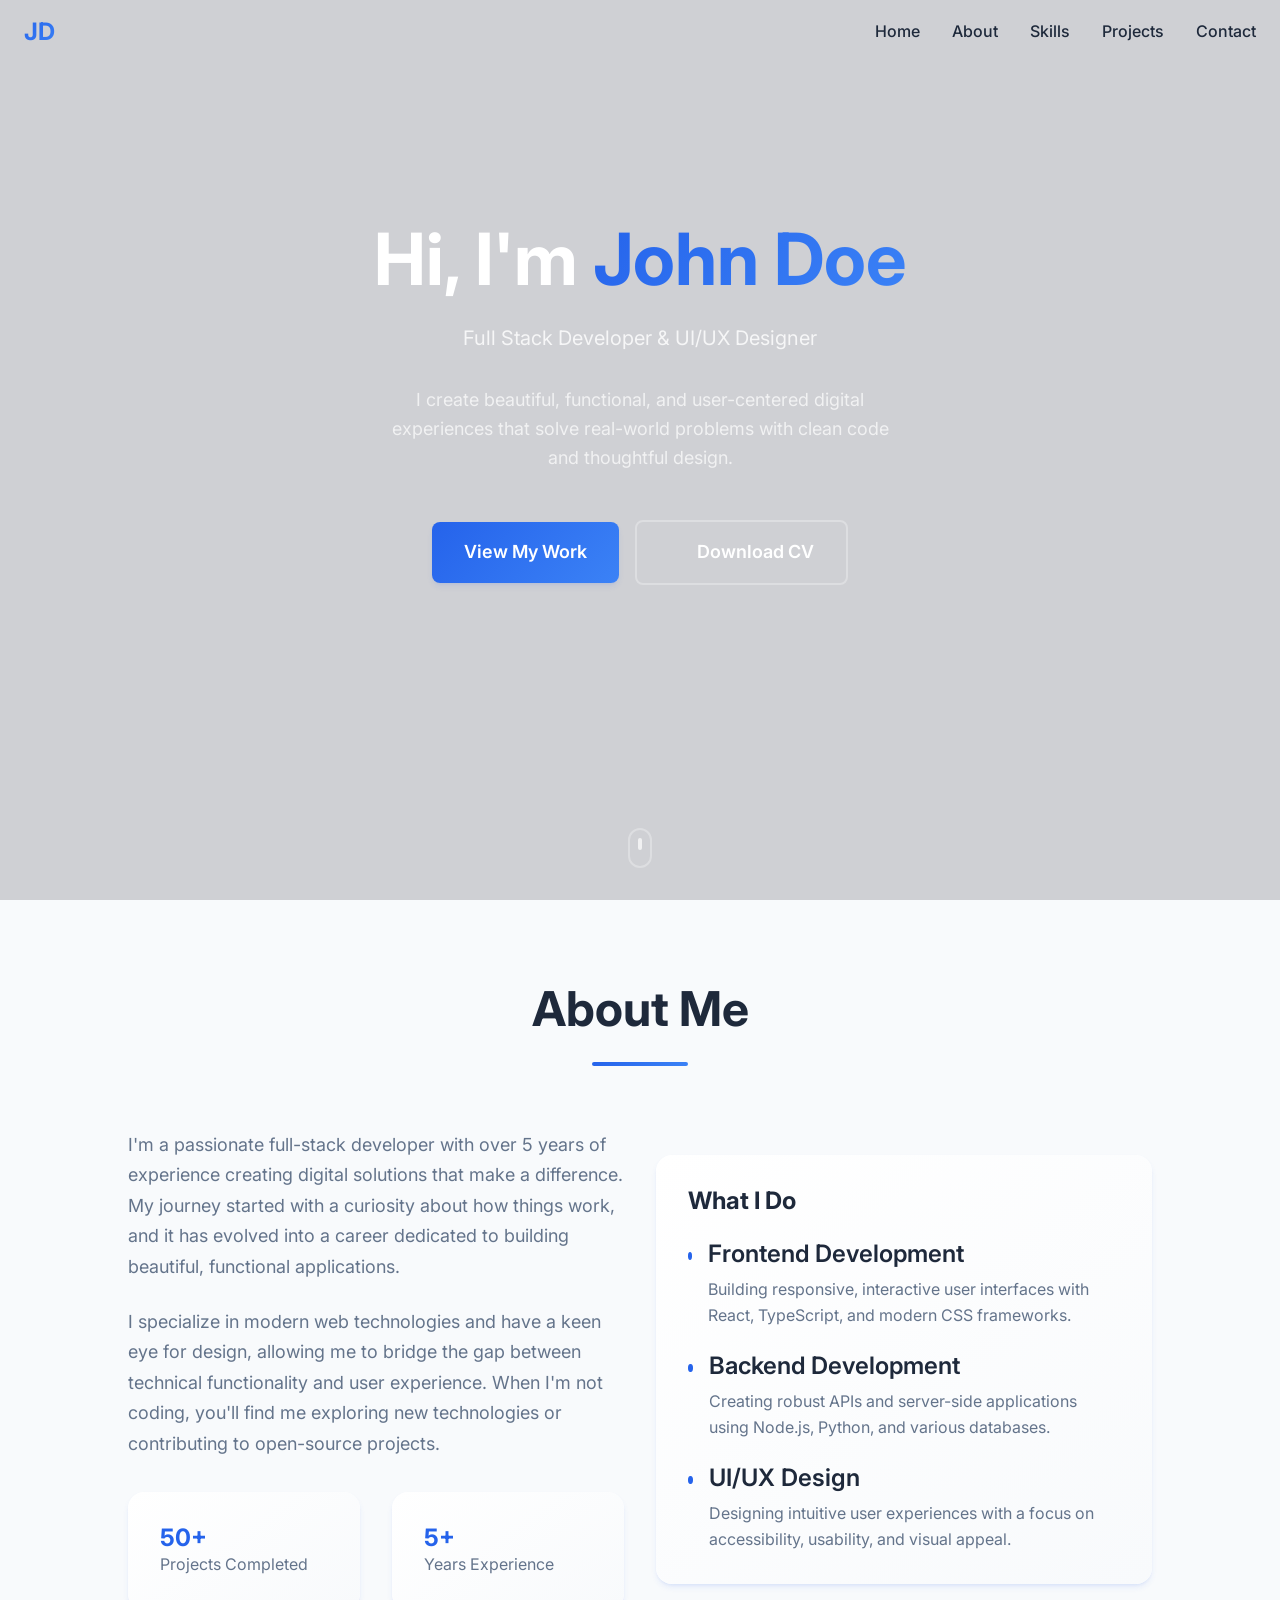
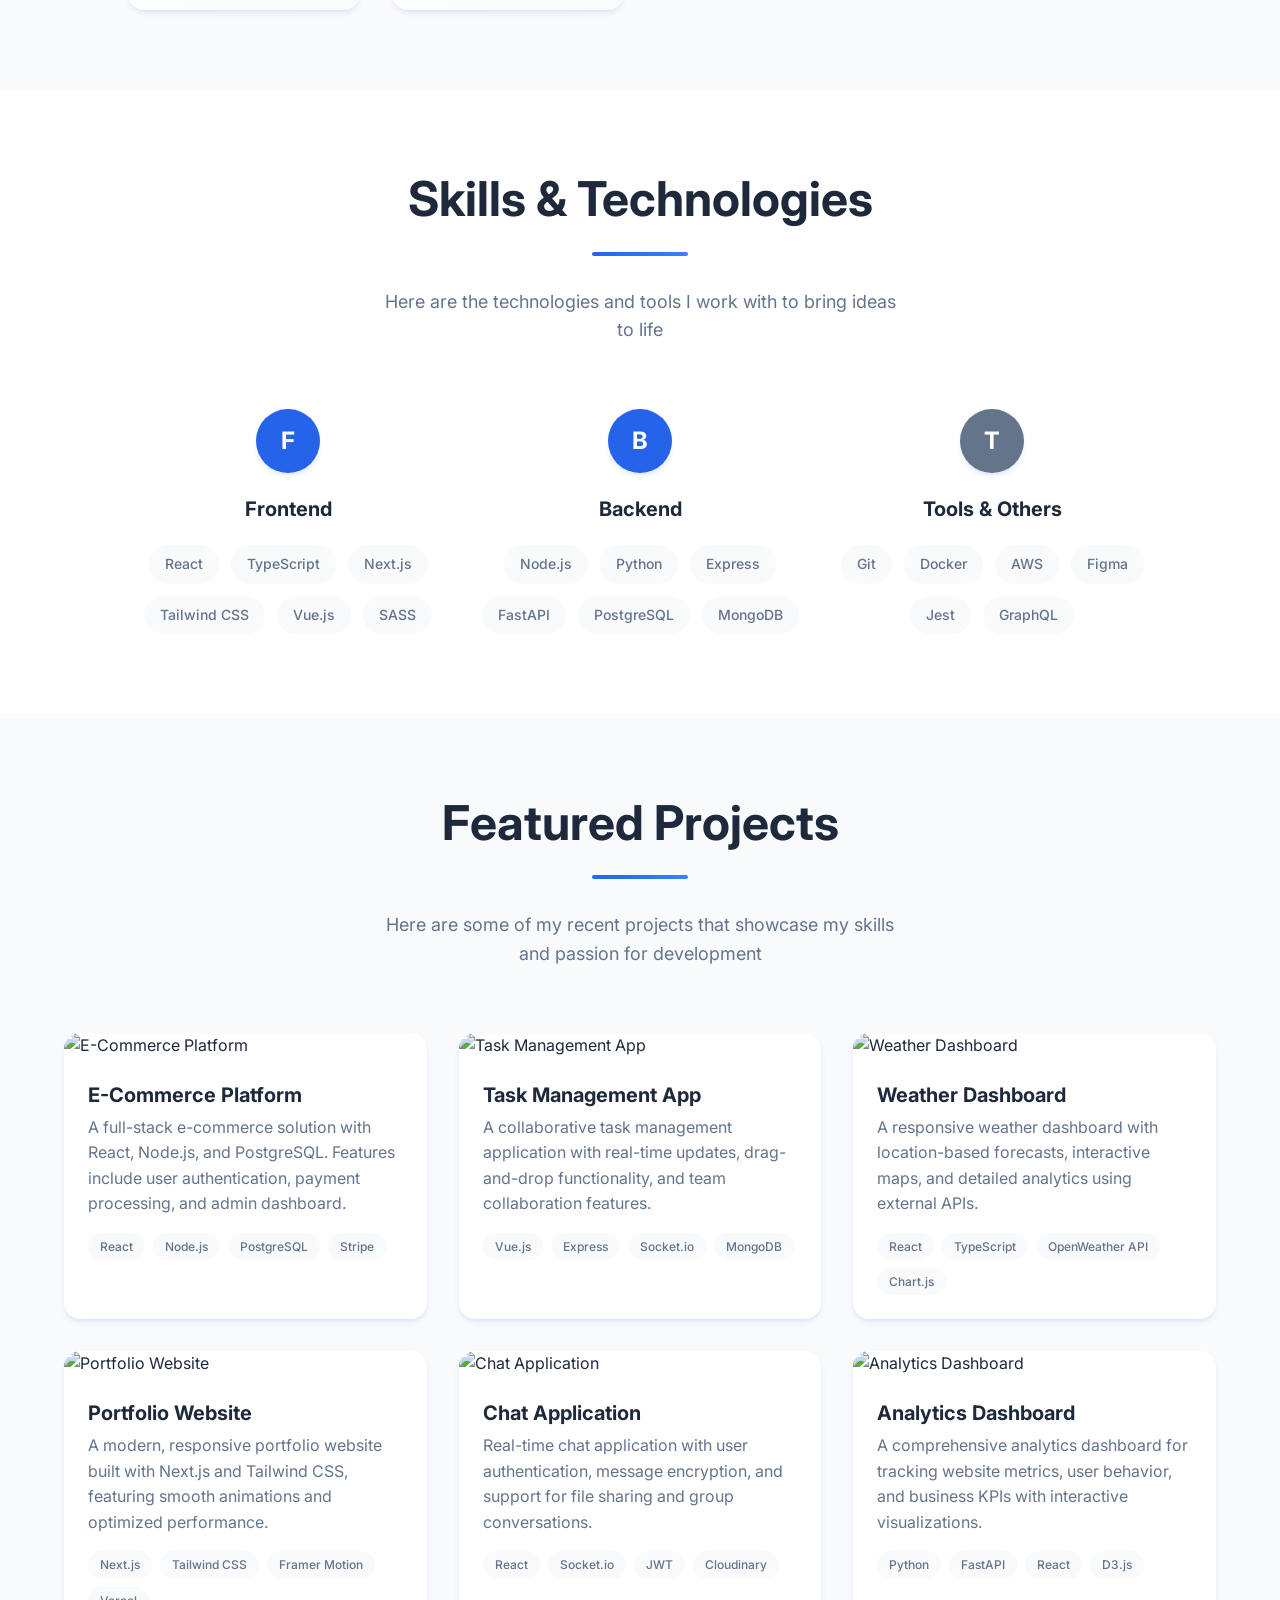
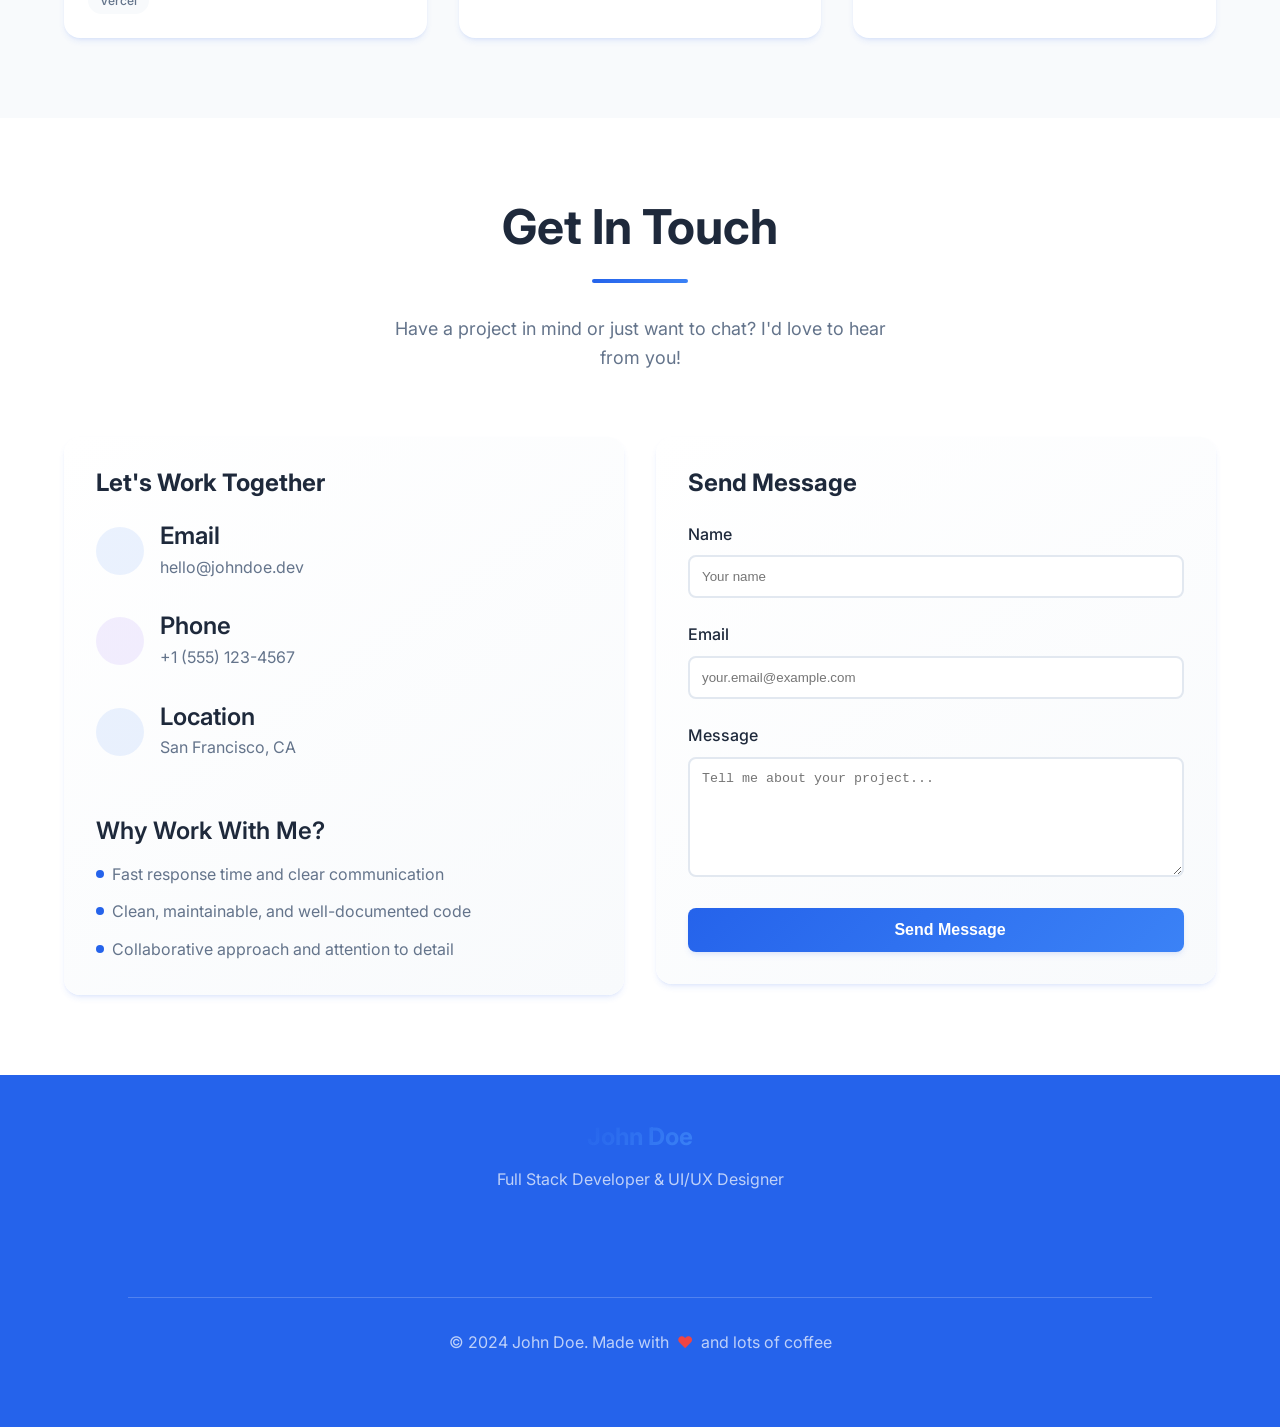
==== commit a5a5b17f: "Update color theme Update the color theme to use the specified colors: white background, blue-600 pr" ====
--- a/index.html
+++ b/index.html
@@ -35,29 +35,29 @@
 
         /* Design System Variables */
         :root {
-            --primary: #3b82f6;
-            --primary-glow: #60a5fa;
+            --primary: #2563EB;
+            --primary-glow: #3B82F6;
             --primary-foreground: #ffffff;
-            --accent: #8b5cf6;
+            --accent: #2563EB;
             --accent-foreground: #ffffff;
-            --background: #ffffff;
-            --foreground: #1e293b;
-            --section-bg: #f8fafc;
-            --card-bg: #ffffff;
-            --muted: #f1f5f9;
-            --muted-foreground: #64748b;
-            --border: #e2e8f0;
-            --hero-bg: #0f172a;
+            --background: #FFFFFF;
+            --foreground: #1E293B;
+            --section-bg: #F8FAFC;
+            --card-bg: #FFFFFF;
+            --muted: #F8FAFC;
+            --muted-foreground: #64748B;
+            --border: #E2E8F0;
+            --hero-bg: #2563EB;
             
             /* Gradients */
-            --gradient-primary: linear-gradient(135deg, #3b82f6, #8b5cf6);
-            --gradient-hero: linear-gradient(135deg, #0f172a 0%, #581c87 100%);
-            --gradient-card: linear-gradient(145deg, #ffffff 0%, #f8fafc 100%);
+            --gradient-primary: linear-gradient(135deg, #2563EB, #3B82F6);
+            --gradient-hero: linear-gradient(135deg, #2563EB 0%, #1E40AF 100%);
+            --gradient-card: linear-gradient(145deg, #FFFFFF 0%, #F8FAFC 100%);
             
             /* Shadows */
-            --shadow-card: 0 4px 6px -1px rgba(59, 130, 246, 0.1), 0 2px 4px -2px rgba(59, 130, 246, 0.1);
-            --shadow-card-hover: 0 10px 15px -3px rgba(59, 130, 246, 0.1), 0 4px 6px -4px rgba(59, 130, 246, 0.1);
-            --shadow-hero: 0 25px 50px -12px rgba(15, 23, 42, 0.25);
+            --shadow-card: 0 4px 6px -1px rgba(37, 99, 235, 0.1), 0 2px 4px -2px rgba(37, 99, 235, 0.1);
+            --shadow-card-hover: 0 10px 15px -3px rgba(37, 99, 235, 0.1), 0 4px 6px -4px rgba(37, 99, 235, 0.1);
+            --shadow-hero: 0 25px 50px -12px rgba(37, 99, 235, 0.25);
             
             /* Transitions */
             --transition-smooth: all 0.3s cubic-bezier(0.4, 0, 0.2, 1);
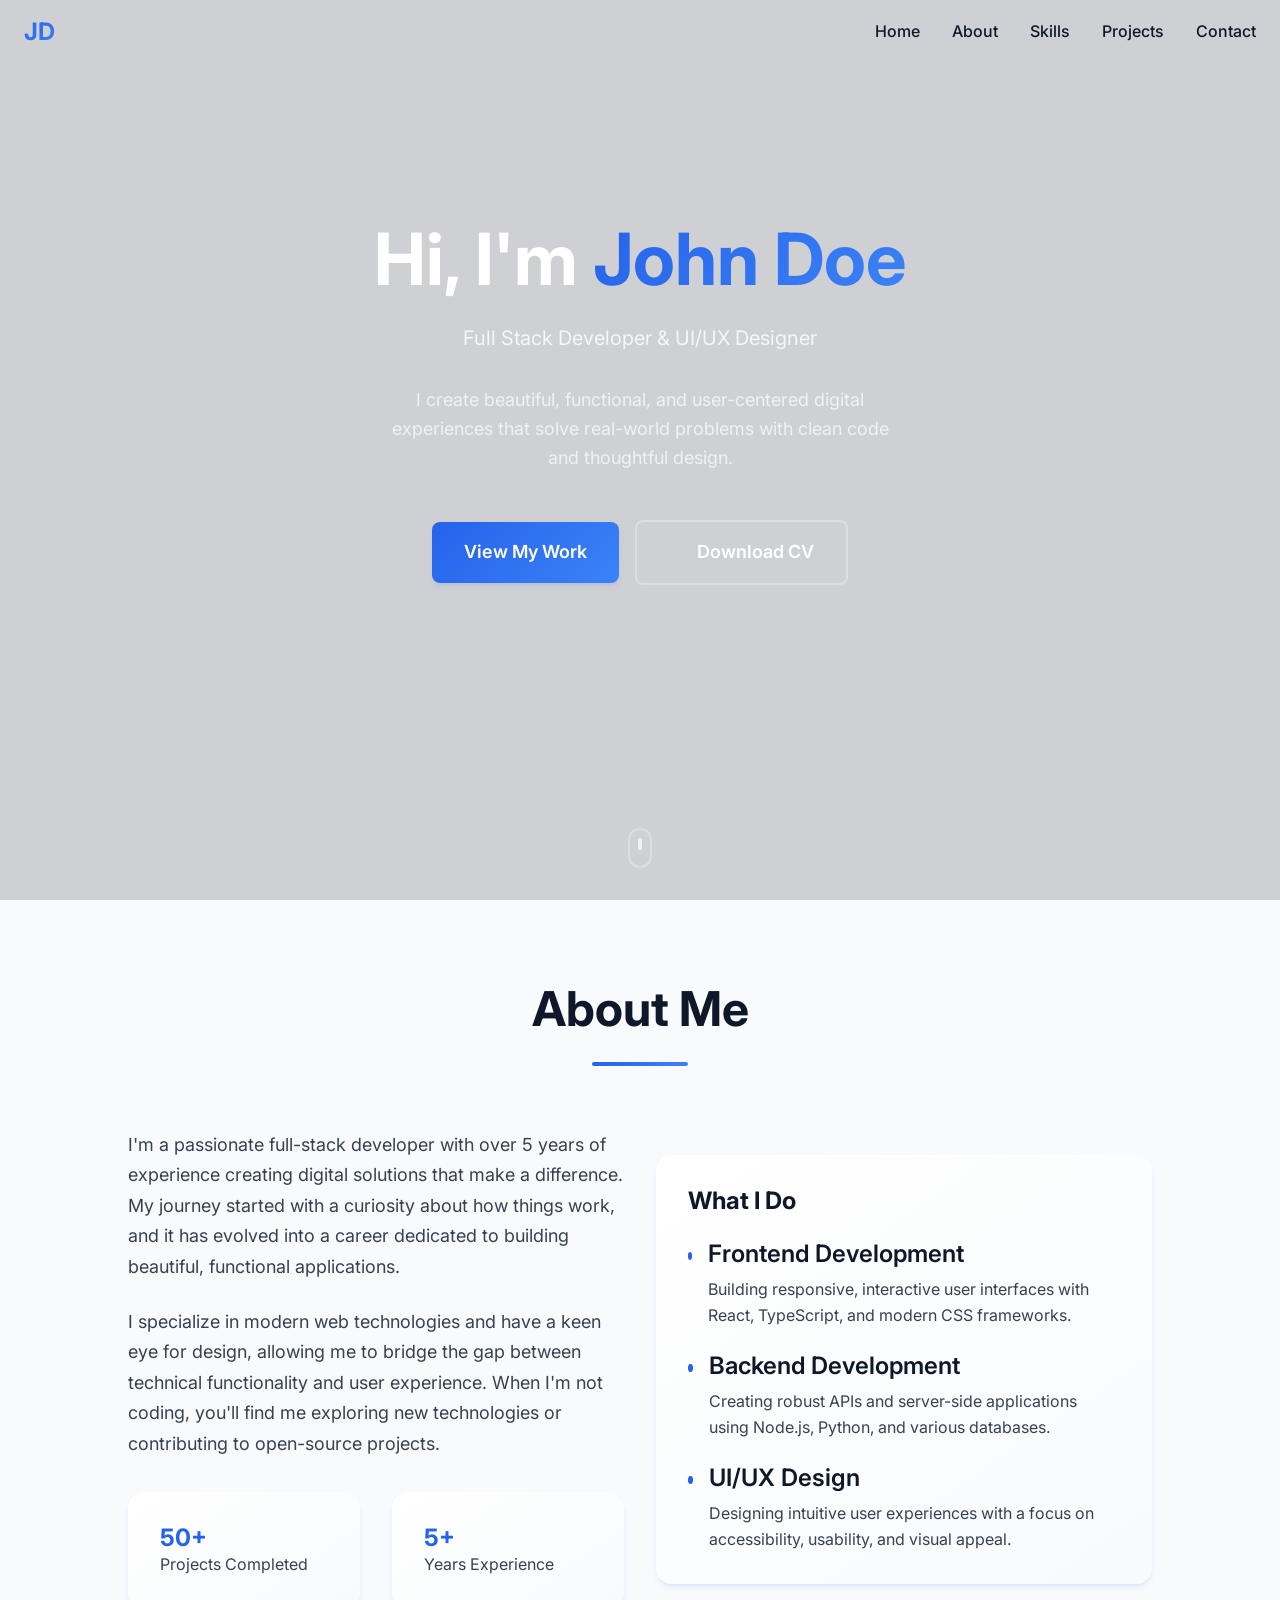
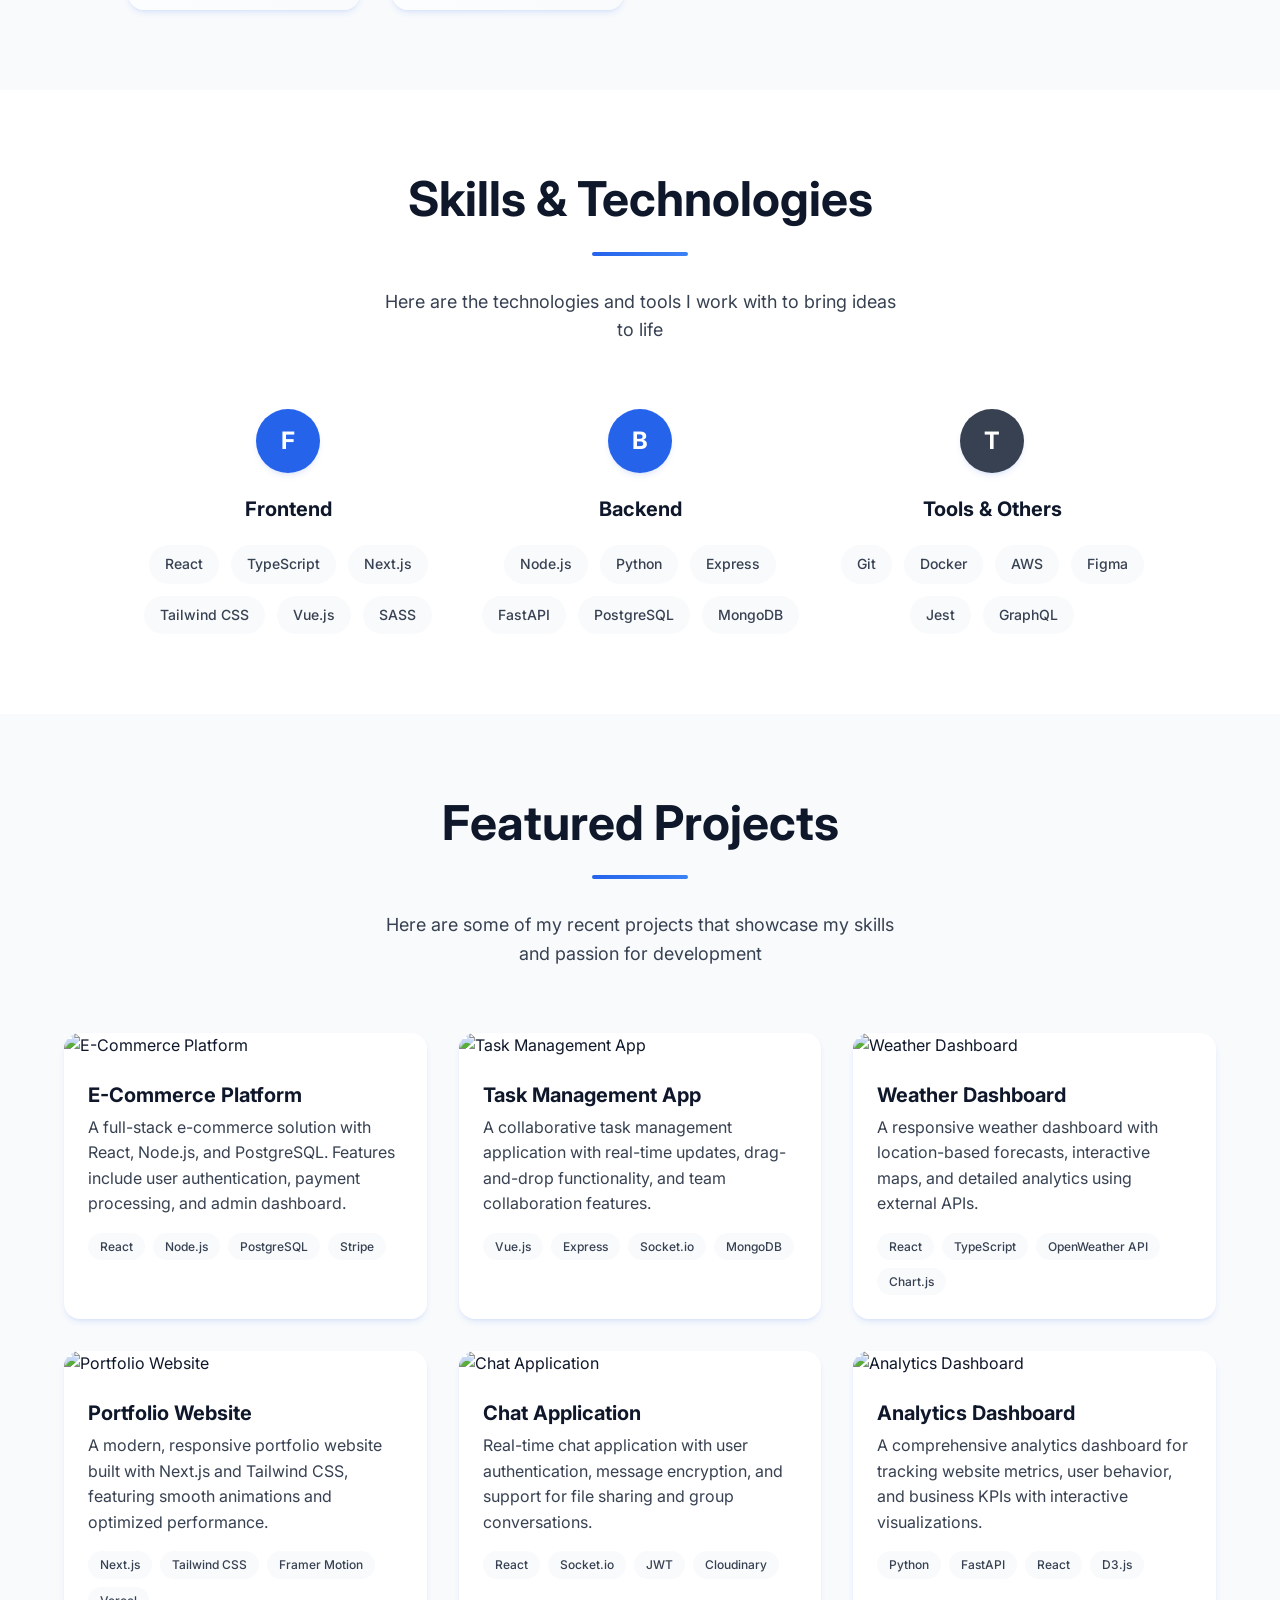
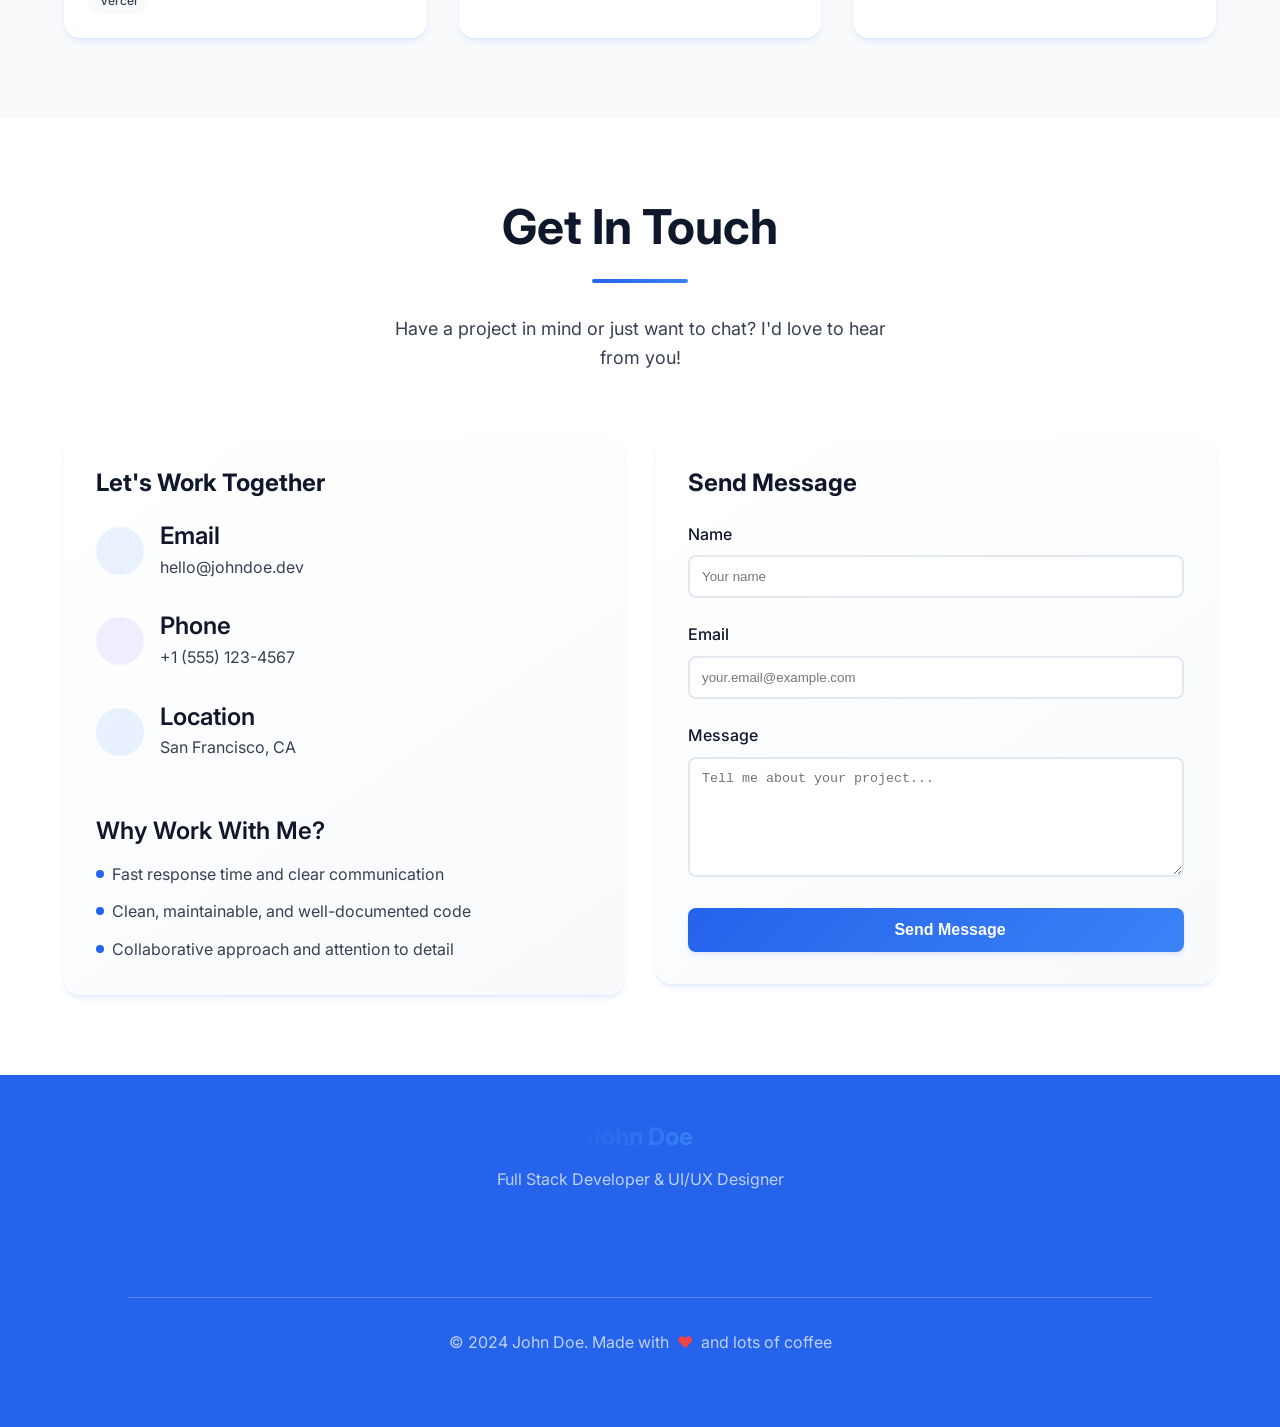
==== commit c80efadc: "Update index.html file The index.html file has been updated." ====
--- a/index.html
+++ b/index.html
@@ -29,8 +29,8 @@
         body {
             font-family: 'Inter', system-ui, sans-serif;
             line-height: 1.6;
-            color: #1e293b;
-            background-color: #ffffff;
+            color: #0F172A;
+            background-color: #FFFFFF;
         }
 
         /* Design System Variables */
@@ -41,11 +41,11 @@
             --accent: #2563EB;
             --accent-foreground: #ffffff;
             --background: #FFFFFF;
-            --foreground: #1E293B;
+            --foreground: #0F172A;
             --section-bg: #F8FAFC;
             --card-bg: #FFFFFF;
             --muted: #F8FAFC;
-            --muted-foreground: #64748B;
+            --muted-foreground: #374151;
             --border: #E2E8F0;
             --hero-bg: #2563EB;
             
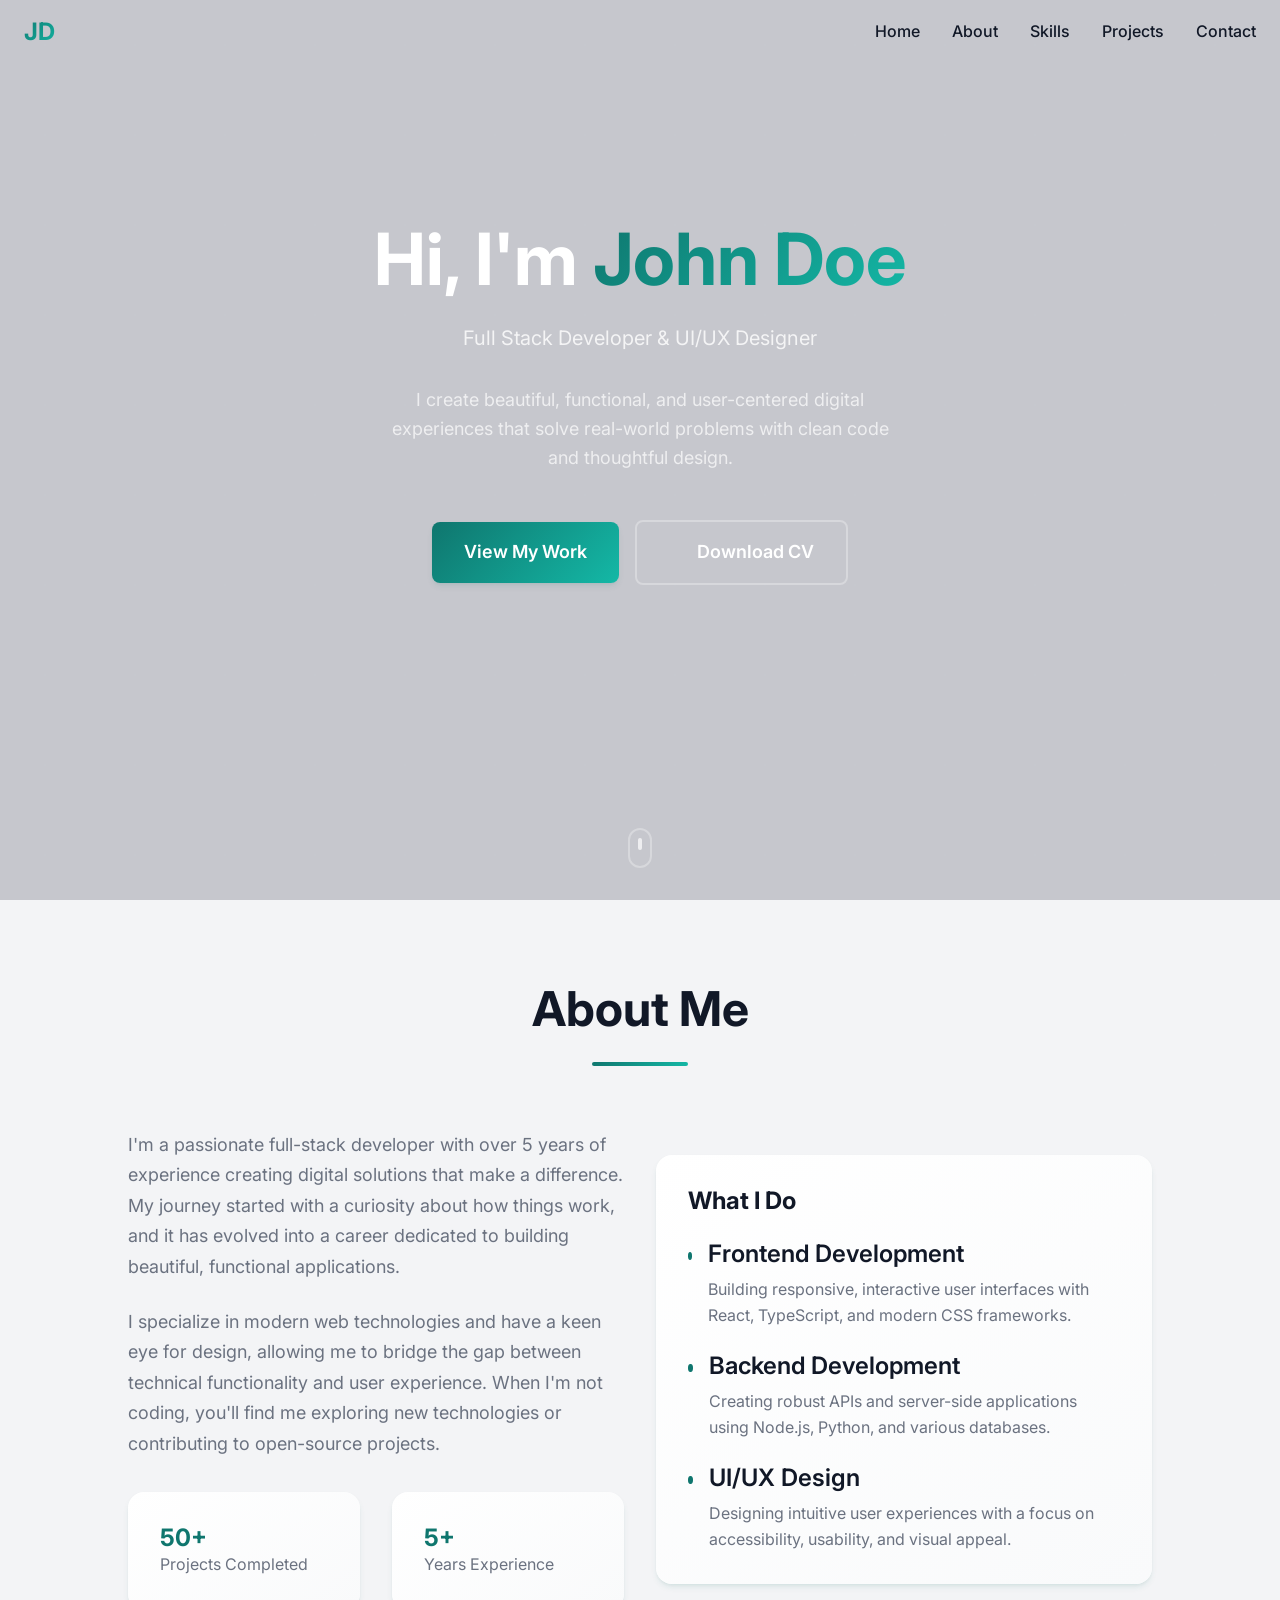
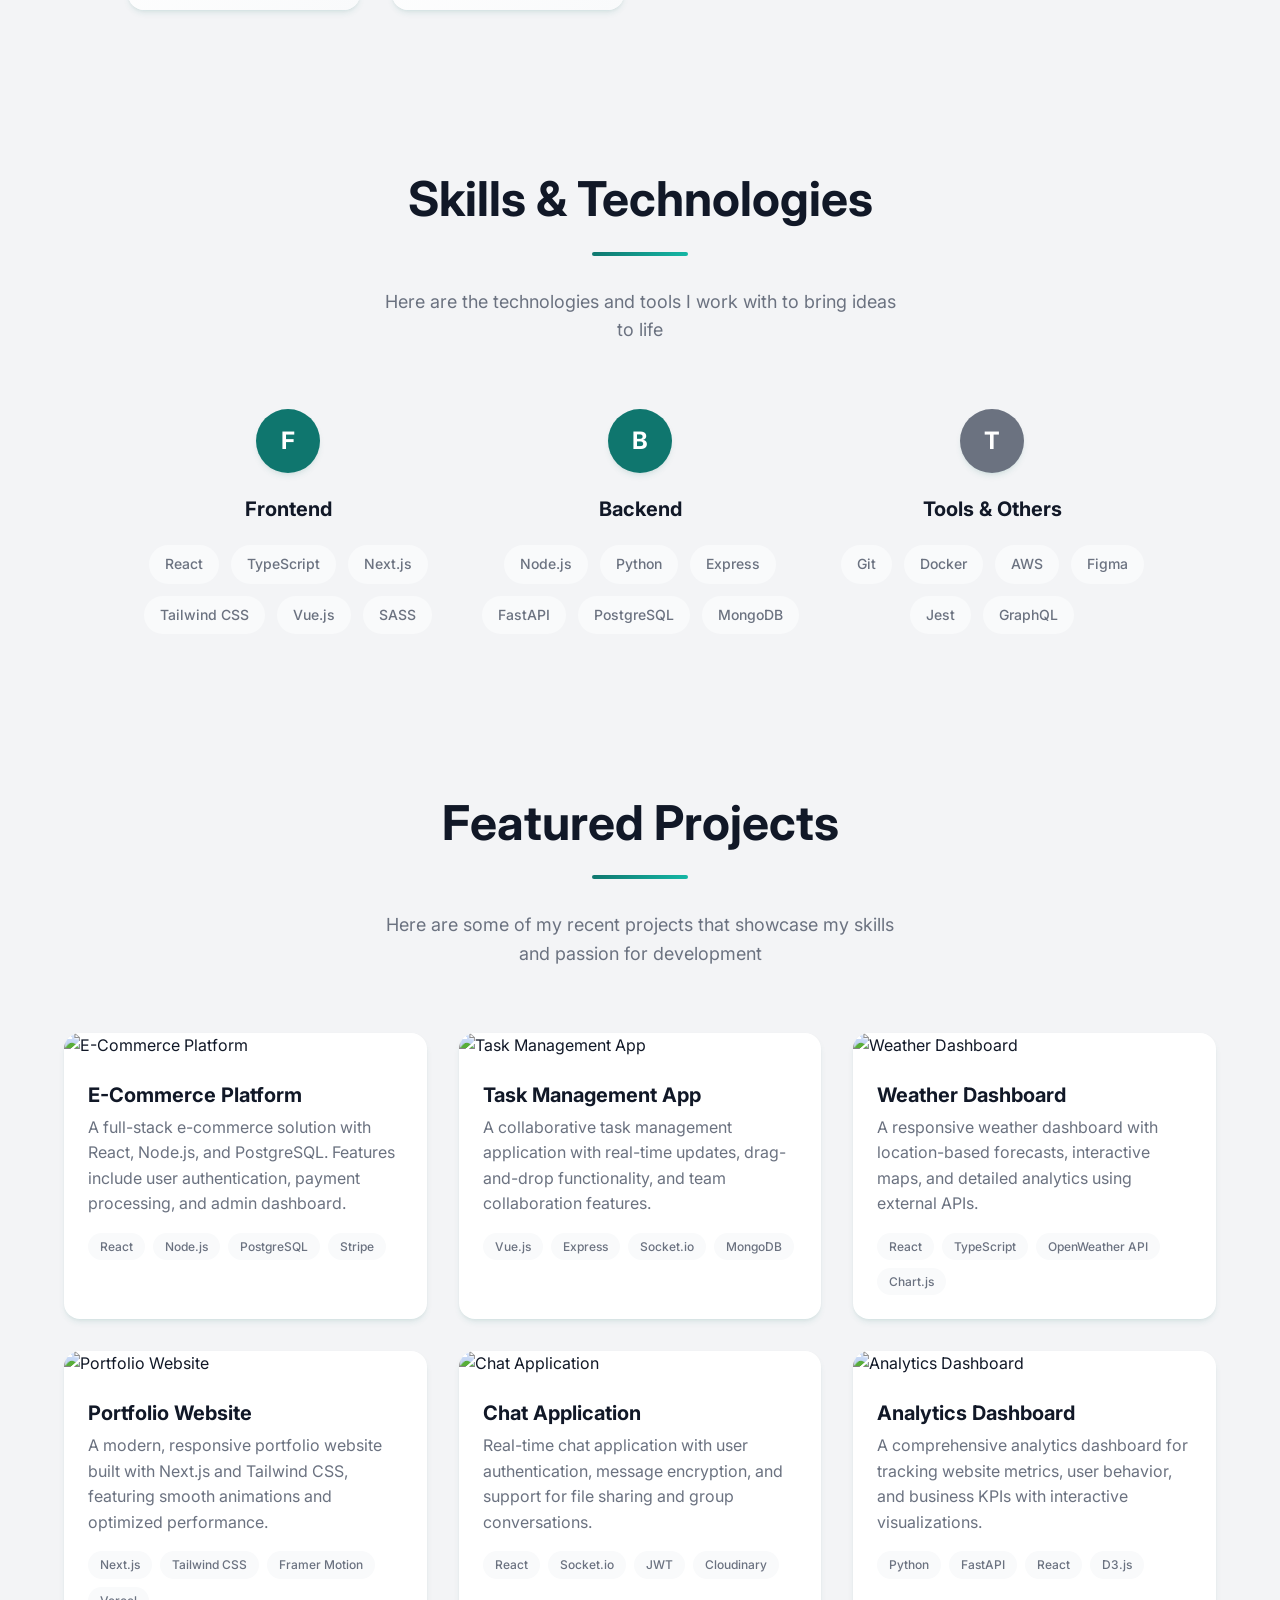
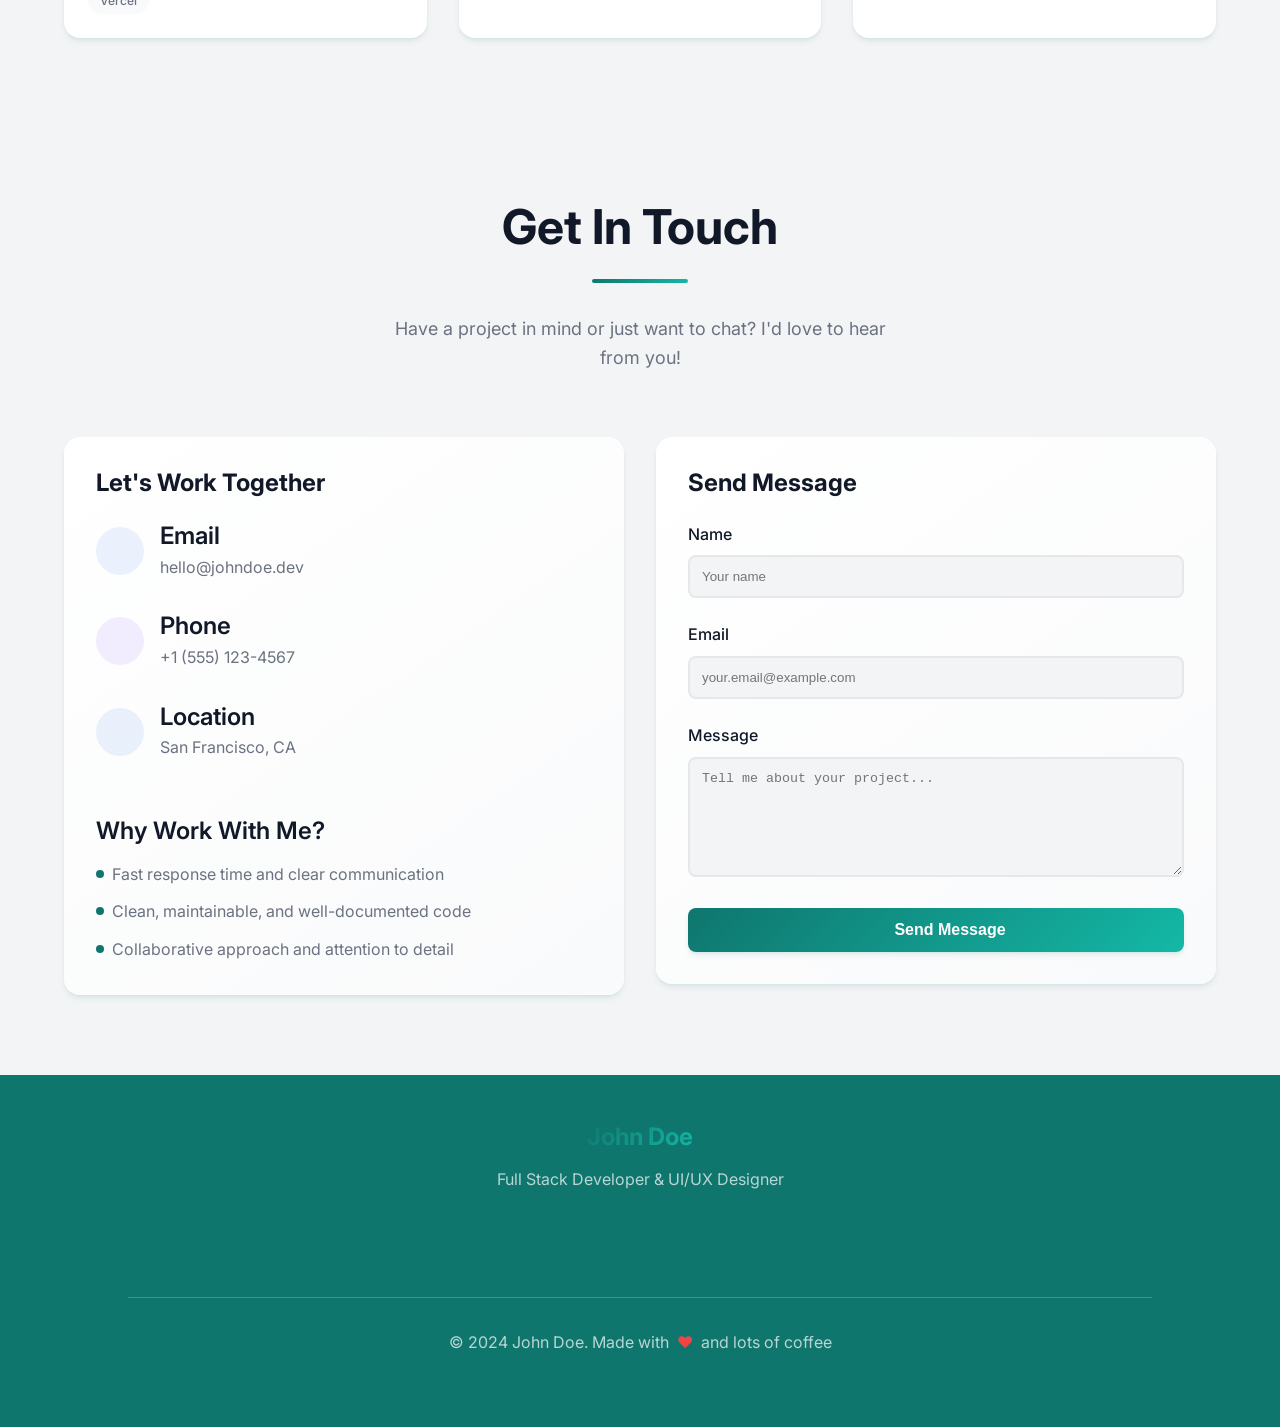
==== commit 5f270b27: "Update color theme Update the project's color theme to the specified palette: Gray-100 background, T" ====
--- a/index.html
+++ b/index.html
@@ -29,35 +29,35 @@
         body {
             font-family: 'Inter', system-ui, sans-serif;
             line-height: 1.6;
-            color: #0F172A;
-            background-color: #FFFFFF;
+            color: #111827;
+            background-color: #F3F4F6;
         }
 
         /* Design System Variables */
         :root {
-            --primary: #2563EB;
-            --primary-glow: #3B82F6;
+            --primary: #0F766E;
+            --primary-glow: #14B8A6;
             --primary-foreground: #ffffff;
-            --accent: #2563EB;
+            --accent: #0F766E;
             --accent-foreground: #ffffff;
-            --background: #FFFFFF;
-            --foreground: #0F172A;
-            --section-bg: #F8FAFC;
+            --background: #F3F4F6;
+            --foreground: #111827;
+            --section-bg: #F3F4F6;
             --card-bg: #FFFFFF;
-            --muted: #F8FAFC;
-            --muted-foreground: #374151;
-            --border: #E2E8F0;
-            --hero-bg: #2563EB;
+            --muted: #F9FAFB;
+            --muted-foreground: #6B7280;
+            --border: #E5E7EB;
+            --hero-bg: #0F766E;
             
             /* Gradients */
-            --gradient-primary: linear-gradient(135deg, #2563EB, #3B82F6);
-            --gradient-hero: linear-gradient(135deg, #2563EB 0%, #1E40AF 100%);
-            --gradient-card: linear-gradient(145deg, #FFFFFF 0%, #F8FAFC 100%);
+            --gradient-primary: linear-gradient(135deg, #0F766E, #14B8A6);
+            --gradient-hero: linear-gradient(135deg, #0F766E 0%, #065F46 100%);
+            --gradient-card: linear-gradient(145deg, #FFFFFF 0%, #F9FAFB 100%);
             
             /* Shadows */
-            --shadow-card: 0 4px 6px -1px rgba(37, 99, 235, 0.1), 0 2px 4px -2px rgba(37, 99, 235, 0.1);
-            --shadow-card-hover: 0 10px 15px -3px rgba(37, 99, 235, 0.1), 0 4px 6px -4px rgba(37, 99, 235, 0.1);
-            --shadow-hero: 0 25px 50px -12px rgba(37, 99, 235, 0.25);
+            --shadow-card: 0 4px 6px -1px rgba(15, 118, 110, 0.1), 0 2px 4px -2px rgba(15, 118, 110, 0.1);
+            --shadow-card-hover: 0 10px 15px -3px rgba(15, 118, 110, 0.1), 0 4px 6px -4px rgba(15, 118, 110, 0.1);
+            --shadow-hero: 0 25px 50px -12px rgba(15, 118, 110, 0.25);
             
             /* Transitions */
             --transition-smooth: all 0.3s cubic-bezier(0.4, 0, 0.2, 1);
@@ -1474,5 +1474,7 @@
             lucide.createIcons();
         });
     </script>
+
+    <script type="module" src="/src/main.js"></script>
 </body>
 </html>
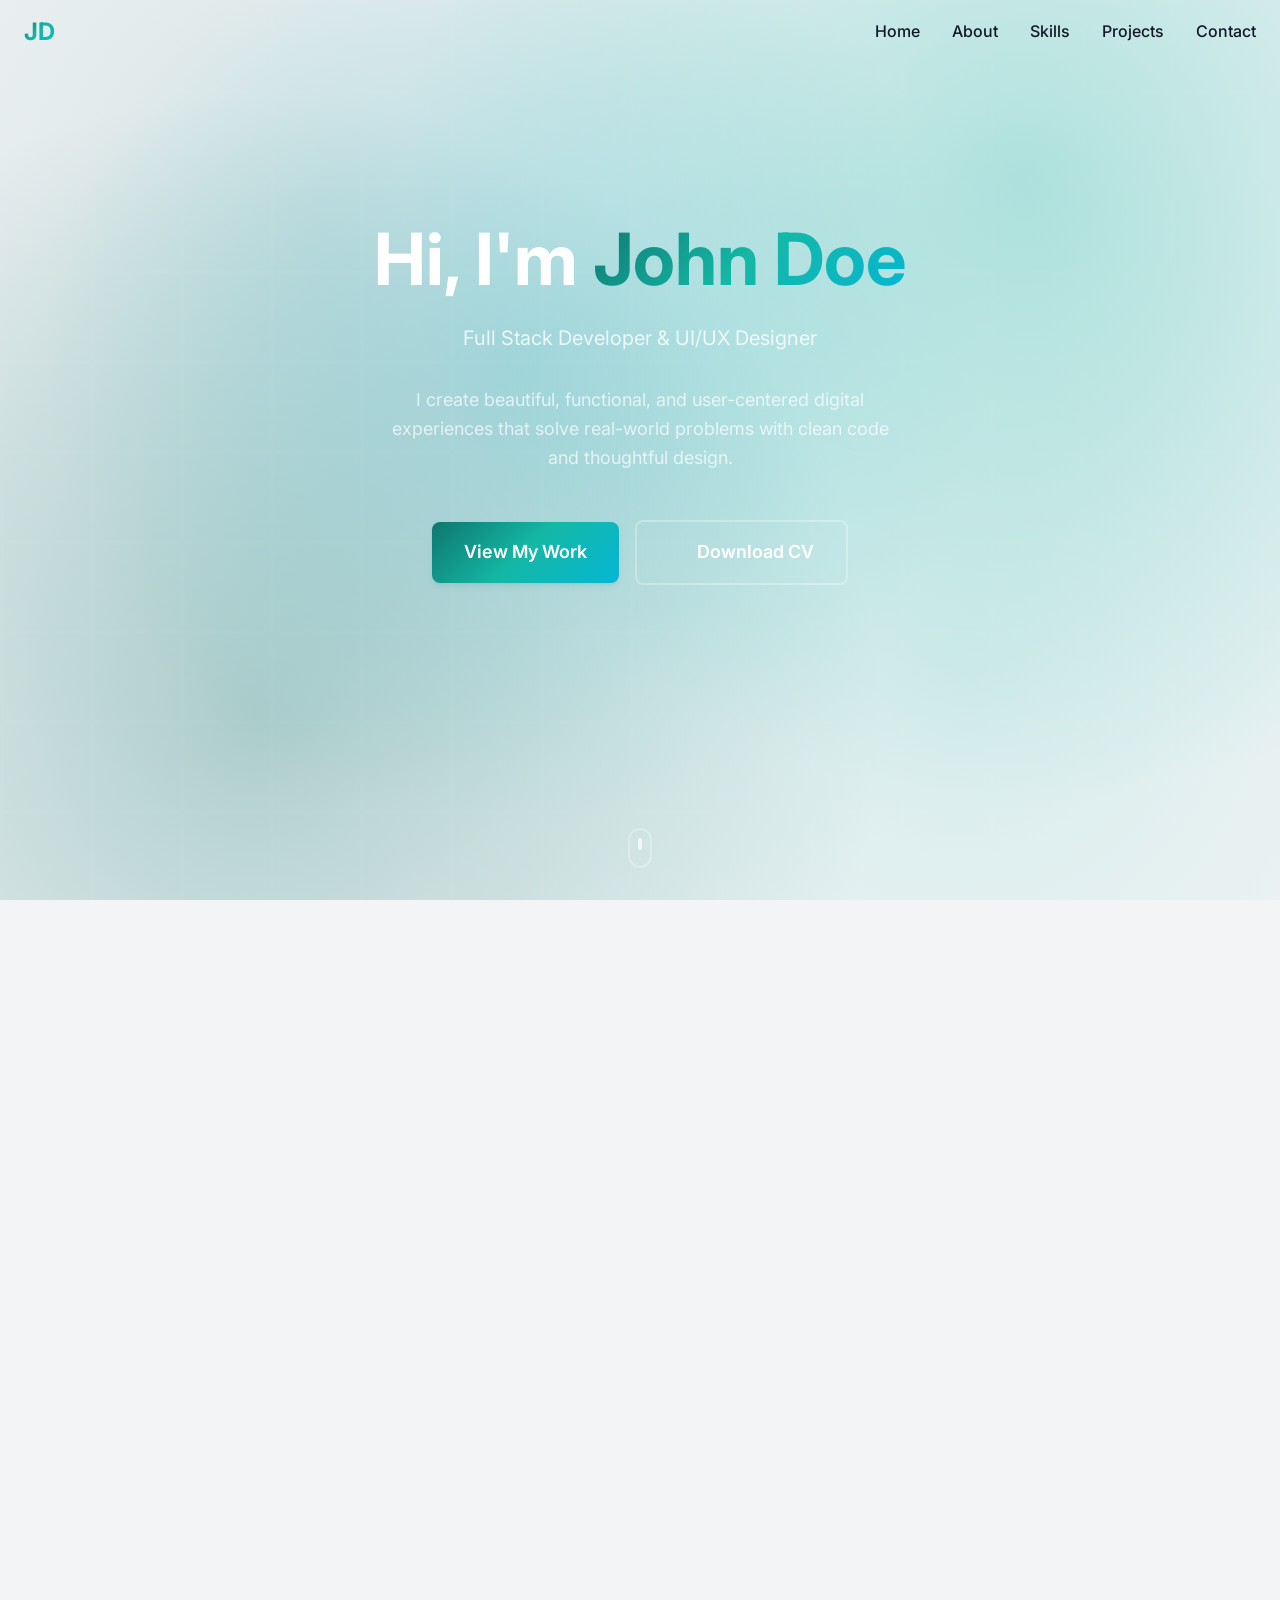
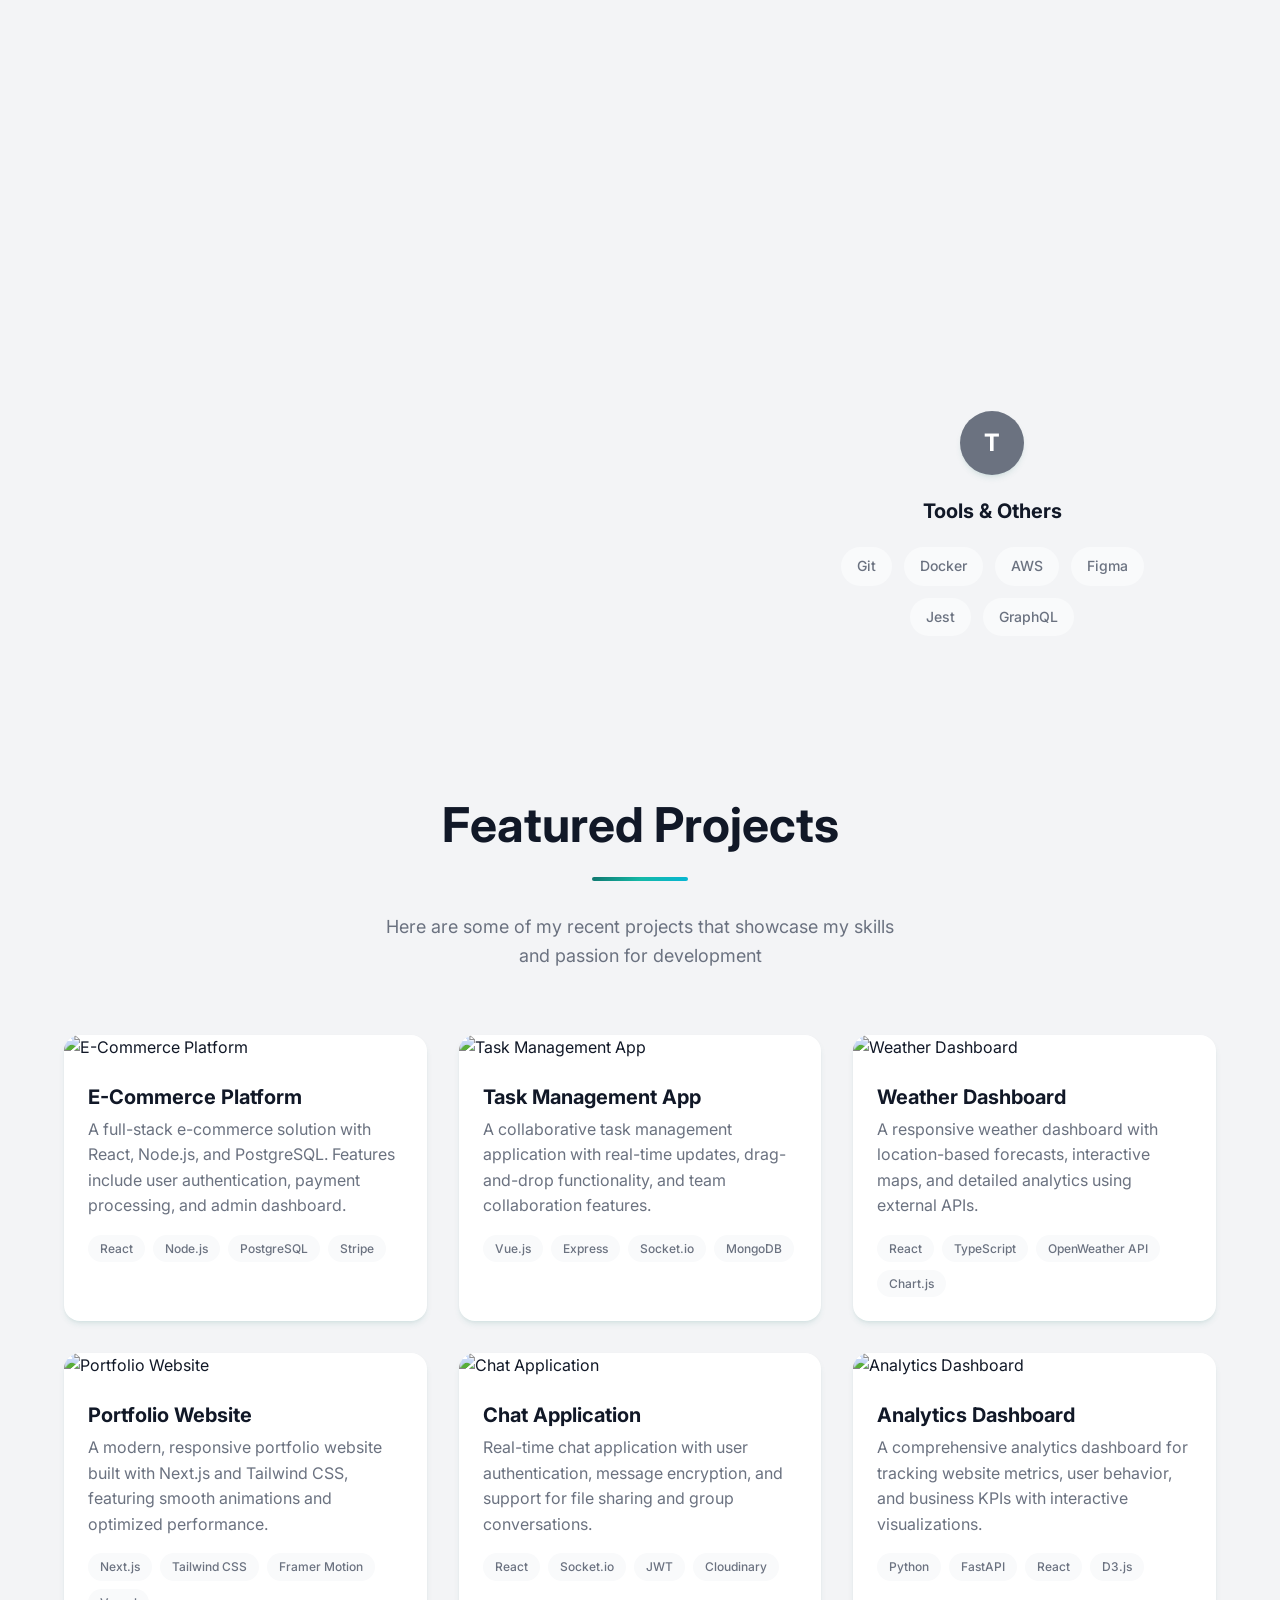
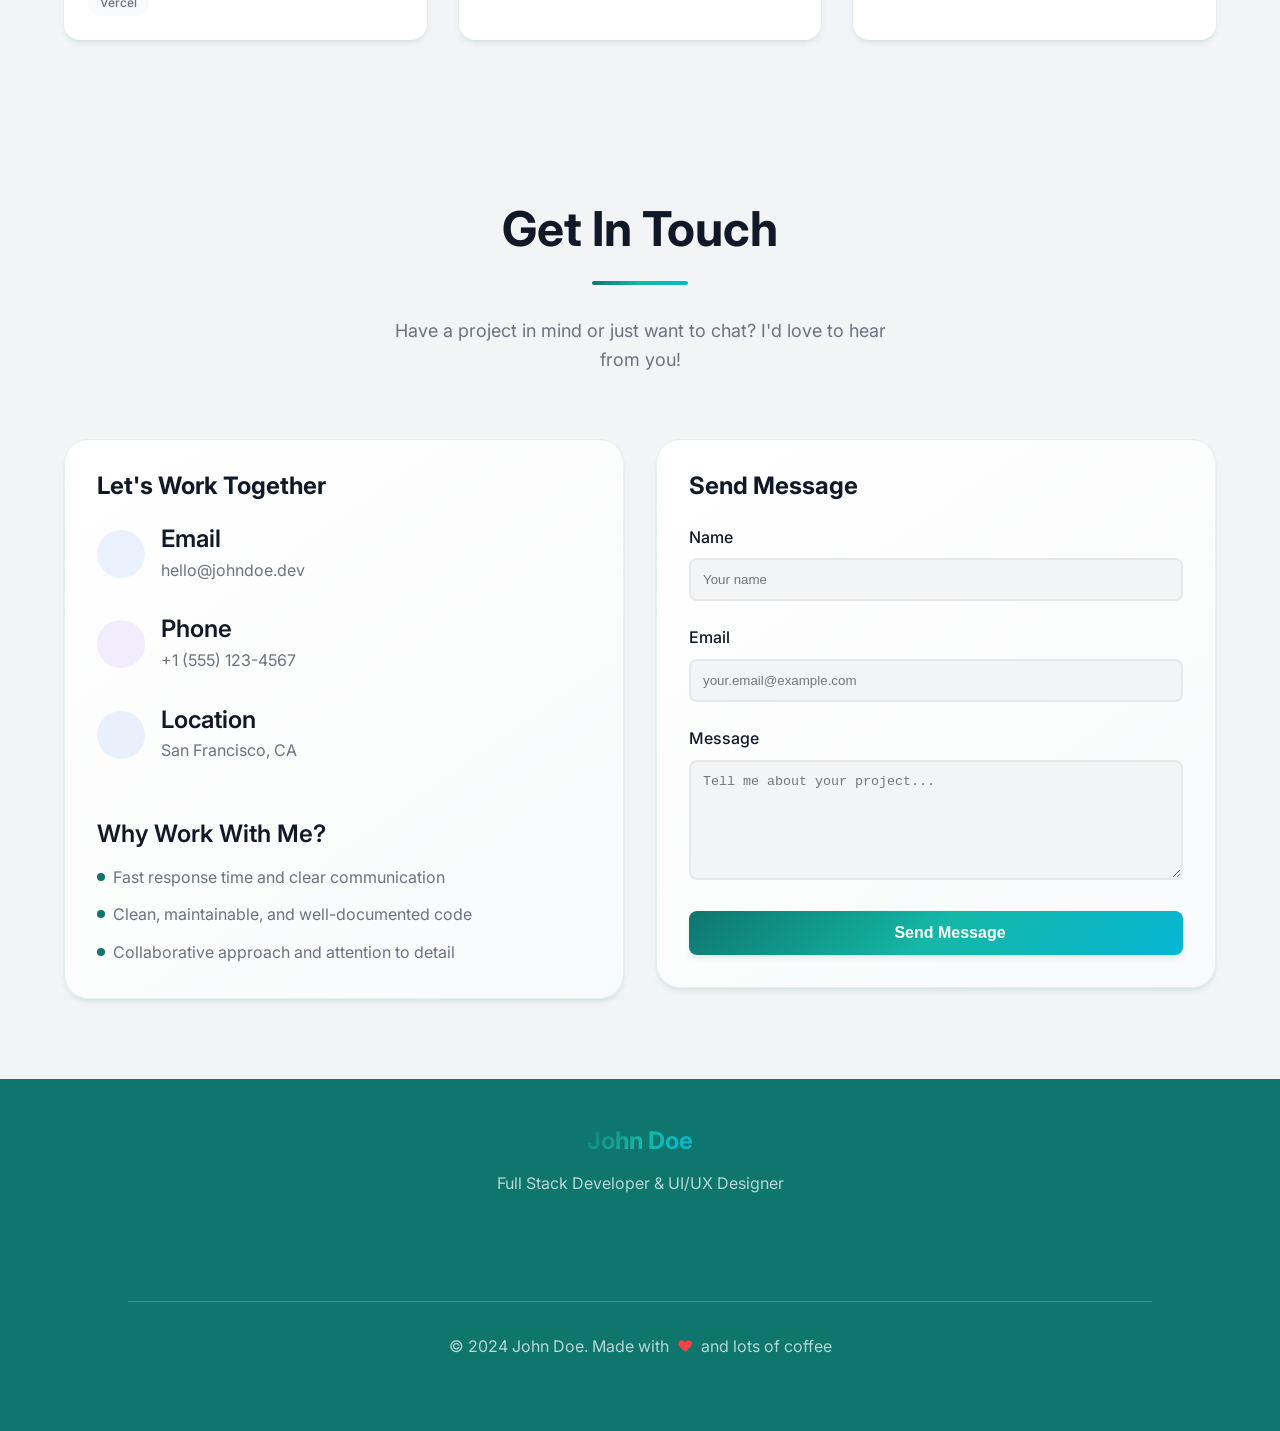
==== commit 06f3c626: "Update portfolio with modern look Apply modern design elements and advanced animations to the portfo" ====
--- a/index.html
+++ b/index.html
@@ -37,6 +37,7 @@
         :root {
             --primary: #0F766E;
             --primary-glow: #14B8A6;
+            --primary-dark: #065F46;
             --primary-foreground: #ffffff;
             --accent: #0F766E;
             --accent-foreground: #ffffff;
@@ -49,19 +50,26 @@
             --border: #E5E7EB;
             --hero-bg: #0F766E;
             
-            /* Gradients */
-            --gradient-primary: linear-gradient(135deg, #0F766E, #14B8A6);
-            --gradient-hero: linear-gradient(135deg, #0F766E 0%, #065F46 100%);
+            /* Modern Gradients */
+            --gradient-primary: linear-gradient(135deg, #0F766E 0%, #14B8A6 50%, #06B6D4 100%);
+            --gradient-hero: linear-gradient(135deg, #0F766E 0%, #065F46 50%, #1F2937 100%);
             --gradient-card: linear-gradient(145deg, #FFFFFF 0%, #F9FAFB 100%);
-            
-            /* Shadows */
+            --gradient-mesh: radial-gradient(circle at 25% 25%, #0F766E20 0%, transparent 50%), 
+                           radial-gradient(circle at 75% 75%, #14B8A620 0%, transparent 50%);
+            --gradient-text: linear-gradient(135deg, #0F766E, #14B8A6, #06B6D4);
+            
+            /* Advanced Shadows */
             --shadow-card: 0 4px 6px -1px rgba(15, 118, 110, 0.1), 0 2px 4px -2px rgba(15, 118, 110, 0.1);
-            --shadow-card-hover: 0 10px 15px -3px rgba(15, 118, 110, 0.1), 0 4px 6px -4px rgba(15, 118, 110, 0.1);
+            --shadow-card-hover: 0 20px 25px -5px rgba(15, 118, 110, 0.1), 0 10px 10px -5px rgba(15, 118, 110, 0.04);
             --shadow-hero: 0 25px 50px -12px rgba(15, 118, 110, 0.25);
-            
-            /* Transitions */
+            --shadow-glow: 0 0 40px rgba(15, 118, 110, 0.3);
+            --shadow-brutal: 8px 8px 0px #0F766E;
+            
+            /* Advanced Transitions */
             --transition-smooth: all 0.3s cubic-bezier(0.4, 0, 0.2, 1);
-            --transition-bounce: all 0.3s cubic-bezier(0.68, -0.55, 0.265, 1.55);
+            --transition-bounce: all 0.5s cubic-bezier(0.68, -0.55, 0.265, 1.55);
+            --transition-elastic: all 0.6s cubic-bezier(0.25, 0.46, 0.45, 0.94);
+            --transition-spring: all 0.4s cubic-bezier(0.175, 0.885, 0.32, 1.275);
         }
 
         /* Dark mode styles */
@@ -243,18 +251,56 @@
             font-size: 1.125rem;
         }
 
-        /* Card Styles */
+        /* Modern Card Styles */
         .card {
             background: var(--gradient-card);
-            border-radius: 1rem;
+            border-radius: 1.5rem;
             padding: 2rem;
             box-shadow: var(--shadow-card);
-            transition: var(--transition-smooth);
+            transition: var(--transition-spring);
+            position: relative;
+            overflow: hidden;
+            backdrop-filter: blur(10px);
+            border: 1px solid rgba(15, 118, 110, 0.1);
+        }
+
+        .card::before {
+            content: '';
+            position: absolute;
+            top: 0;
+            left: -100%;
+            width: 100%;
+            height: 100%;
+            background: linear-gradient(90deg, transparent, rgba(15, 118, 110, 0.1), transparent);
+            transition: left 0.5s;
+        }
+
+        .card:hover::before {
+            left: 100%;
         }
 
         .card:hover {
             box-shadow: var(--shadow-card-hover);
-            transform: translateY(-2px);
+            transform: translateY(-8px) scale(1.02);
+            border-color: var(--primary);
+        }
+
+        .card-glass {
+            background: rgba(255, 255, 255, 0.25);
+            backdrop-filter: blur(10px);
+            border: 1px solid rgba(255, 255, 255, 0.18);
+        }
+
+        .card-brutal {
+            border-radius: 0;
+            box-shadow: var(--shadow-brutal);
+            border: 3px solid var(--foreground);
+            transition: var(--transition-bounce);
+        }
+
+        .card-brutal:hover {
+            transform: translate(-4px, -4px);
+            box-shadow: 12px 12px 0px var(--primary);
         }
 
         /* Badge Styles */
@@ -409,11 +455,11 @@
             }
         }
 
-        /* Hero Section */
+        /* Modern Hero Section */
         .hero {
             min-height: 100vh;
             background: var(--gradient-hero);
-            background-image: url('data:image/svg+xml,<svg xmlns="http://www.w3.org/2000/svg" viewBox="0 0 1000 1000"><defs><pattern id="grain" width="100" height="100" patternUnits="userSpaceOnUse"><circle cx="50" cy="50" r="1" fill="rgba(255,255,255,0.1)"/></pattern></defs><rect width="100%" height="100%" fill="url(%23grain)"/></svg>');
+            background-image: var(--gradient-mesh);
             display: flex;
             align-items: center;
             justify-content: center;
@@ -427,7 +473,19 @@
             content: '';
             position: absolute;
             inset: 0;
-            background: rgba(15, 23, 42, 0.2);
+            background: 
+                radial-gradient(circle at 20% 80%, rgba(15, 118, 110, 0.3) 0%, transparent 50%),
+                radial-gradient(circle at 80% 20%, rgba(20, 184, 166, 0.3) 0%, transparent 50%),
+                radial-gradient(circle at 40% 40%, rgba(6, 182, 212, 0.2) 0%, transparent 50%);
+            animation: float 6s ease-in-out infinite;
+        }
+
+        .hero::after {
+            content: '';
+            position: absolute;
+            inset: 0;
+            background: url('data:image/svg+xml,<svg xmlns="http://www.w3.org/2000/svg" viewBox="0 0 100 100"><defs><pattern id="grid" width="10" height="10" patternUnits="userSpaceOnUse"><path d="M 10 0 L 0 0 0 10" fill="none" stroke="rgba(255,255,255,0.05)" stroke-width="1"/></pattern></defs><rect width="100%" height="100%" fill="url(%23grid)"/></svg>');
+            opacity: 0.3;
         }
 
         .hero-content {
@@ -491,6 +549,188 @@
         .social-link:hover {
             color: white;
             background: rgba(255, 255, 255, 0.1);
+        }
+
+        /* Advanced Animations */
+        @keyframes float {
+            0%, 100% { transform: translateY(0px) rotate(0deg); }
+            25% { transform: translateY(-20px) rotate(1deg); }
+            50% { transform: translateY(-10px) rotate(0deg); }
+            75% { transform: translateY(-15px) rotate(-1deg); }
+        }
+
+        @keyframes fadeInUp {
+            from {
+                opacity: 0;
+                transform: translateY(30px);
+            }
+            to {
+                opacity: 1;
+                transform: translateY(0);
+            }
+        }
+
+        @keyframes scaleIn {
+            from {
+                opacity: 0;
+                transform: scale(0.9);
+            }
+            to {
+                opacity: 1;
+                transform: scale(1);
+            }
+        }
+
+        @keyframes slideInLeft {
+            from {
+                opacity: 0;
+                transform: translateX(-50px);
+            }
+            to {
+                opacity: 1;
+                transform: translateX(0);
+            }
+        }
+
+        @keyframes slideInRight {
+            from {
+                opacity: 0;
+                transform: translateX(50px);
+            }
+            to {
+                opacity: 1;
+                transform: translateX(0);
+            }
+        }
+
+        @keyframes pulse {
+            0%, 100% { 
+                transform: scale(1);
+                opacity: 1;
+            }
+            50% { 
+                transform: scale(1.05);
+                opacity: 0.8;
+            }
+        }
+
+        @keyframes bounce {
+            0%, 20%, 53%, 80%, 100% {
+                transform: translateY(0);
+            }
+            40%, 43% {
+                transform: translateY(-10px);
+            }
+            70% {
+                transform: translateY(-5px);
+            }
+            90% {
+                transform: translateY(-2px);
+            }
+        }
+
+        @keyframes shimmer {
+            0% {
+                background-position: -200% 0;
+            }
+            100% {
+                background-position: 200% 0;
+            }
+        }
+
+        /* Animation Classes */
+        .animate-fadeInUp {
+            animation: fadeInUp 0.6s ease-out forwards;
+        }
+
+        .animate-scaleIn {
+            animation: scaleIn 0.5s ease-out forwards;
+        }
+
+        .animate-slideInLeft {
+            animation: slideInLeft 0.7s ease-out forwards;
+        }
+
+        .animate-slideInRight {
+            animation: slideInRight 0.7s ease-out forwards;
+        }
+
+        .animate-pulse {
+            animation: pulse 2s infinite;
+        }
+
+        .animate-bounce {
+            animation: bounce 2s infinite;
+        }
+
+        .animate-float {
+            animation: float 6s ease-in-out infinite;
+        }
+
+        /* Stagger animation delays */
+        .stagger-1 { animation-delay: 0.1s; }
+        .stagger-2 { animation-delay: 0.2s; }
+        .stagger-3 { animation-delay: 0.3s; }
+        .stagger-4 { animation-delay: 0.4s; }
+        .stagger-5 { animation-delay: 0.5s; }
+        .stagger-6 { animation-delay: 0.6s; }
+
+        /* Scroll animations */
+        .scroll-reveal {
+            opacity: 0;
+            transform: translateY(30px);
+            transition: all 0.6s ease-out;
+        }
+
+        .scroll-reveal.revealed {
+            opacity: 1;
+            transform: translateY(0);
+        }
+
+        /* Shimmer effect */
+        .shimmer {
+            background: linear-gradient(90deg, transparent, rgba(255,255,255,0.2), transparent);
+            background-size: 200% 100%;
+            animation: shimmer 2s infinite;
+        }
+
+        /* Text effects */
+        .text-gradient {
+            background: var(--gradient-text);
+            -webkit-background-clip: text;
+            -webkit-text-fill-color: transparent;
+            background-clip: text;
+            background-size: 200% auto;
+            animation: shimmer 3s linear infinite;
+        }
+
+        .text-glow {
+            text-shadow: 0 0 20px rgba(15, 118, 110, 0.5);
+        }
+
+        /* Hover effects */
+        .hover-lift {
+            transition: var(--transition-spring);
+        }
+
+        .hover-lift:hover {
+            transform: translateY(-8px);
+        }
+
+        .hover-scale {
+            transition: var(--transition-bounce);
+        }
+
+        .hover-scale:hover {
+            transform: scale(1.05);
+        }
+
+        .hover-rotate {
+            transition: var(--transition-elastic);
+        }
+
+        .hover-rotate:hover {
+            transform: rotate(5deg);
         }
 
         .scroll-indicator {
@@ -900,13 +1140,13 @@
     <section id="about" class="section" style="background: var(--section-bg);">
         <div class="container">
             <div style="max-width: 64rem; margin: 0 auto;">
-                <div class="text-center mb-16 animate-fade-in">
-                    <h2 class="mb-6">About Me</h2>
-                    <div class="section-divider"></div>
+                <div class="text-center mb-16 scroll-reveal">
+                    <h2 class="mb-6 text-gradient">About Me</h2>
+                    <div class="section-divider shimmer"></div>
                 </div>
                 
                 <div class="grid md-grid-cols-2" style="align-items: center;">
-                    <div class="animate-slide-up">
+                    <div class="scroll-reveal hover-lift">
                         <p class="text-lg mb-6" style="color: var(--muted-foreground); line-height: 1.7;">
                             I'm a passionate full-stack developer with over 5 years of experience 
                             creating digital solutions that make a difference. My journey started 
@@ -922,21 +1162,21 @@
                         </p>
                         
                         <div class="grid grid-cols-2">
-                            <div class="card">
+                            <div class="card hover-scale animate-pulse">
                                 <h3 class="text-2xl mb-2" style="color: var(--primary); font-weight: 700;">50+</h3>
                                 <p style="color: var(--muted-foreground);">Projects Completed</p>
                             </div>
                             
-                            <div class="card">
+                            <div class="card hover-scale animate-pulse stagger-1">
                                 <h3 class="text-2xl mb-2" style="color: var(--primary); font-weight: 700;">5+</h3>
                                 <p style="color: var(--muted-foreground);">Years Experience</p>
                             </div>
                         </div>
                     </div>
                     
-                    <div class="animate-slide-up">
-                        <div class="card">
-                            <h3 class="text-2xl mb-6">What I Do</h3>
+                    <div class="scroll-reveal hover-lift">
+                        <div class="card card-glass">
+                            <h3 class="text-2xl mb-6 text-glow">What I Do</h3>
                             
                             <div class="space-y-6">
                                 <div style="display: flex; align-items: flex-start; gap: 1rem;">
@@ -983,17 +1223,17 @@
     <section id="skills" class="section">
         <div class="container">
             <div style="max-width: 64rem; margin: 0 auto;">
-                <div class="text-center mb-16 animate-fade-in">
-                    <h2 class="mb-6">Skills & Technologies</h2>
-                    <div class="section-divider"></div>
+                <div class="text-center mb-16 scroll-reveal">
+                    <h2 class="mb-6 text-gradient">Skills & Technologies</h2>
+                    <div class="section-divider shimmer"></div>
                     <p class="text-lg" style="color: var(--muted-foreground); max-width: 32rem; margin: 0 auto;">
                         Here are the technologies and tools I work with to bring ideas to life
                     </p>
                 </div>
                 
                 <div class="grid md-grid-cols-3">
-                    <div class="skill-category animate-slide-up">
-                        <div class="skill-icon frontend">F</div>
+                    <div class="skill-category scroll-reveal hover-scale animate-float">
+                        <div class="skill-icon frontend animate-pulse">F</div>
                         <h3 class="text-xl mb-6">Frontend</h3>
                         <div class="skill-badges">
                             <span class="badge">React</span>
@@ -1005,8 +1245,8 @@
                         </div>
                     </div>
                     
-                    <div class="skill-category animate-slide-up" style="animation-delay: 0.2s;">
-                        <div class="skill-icon backend">B</div>
+                    <div class="skill-category scroll-reveal hover-scale animate-float stagger-2">
+                        <div class="skill-icon backend animate-pulse">B</div>
                         <h3 class="text-xl mb-6">Backend</h3>
                         <div class="skill-badges">
                             <span class="badge">Node.js</span>
@@ -1365,17 +1605,101 @@
         // Initialize Lucide icons
         lucide.createIcons();
 
-        // Navbar scroll effect
-        window.addEventListener('scroll', function() {
+        // Modern intersection observer for scroll animations
+        const observerOptions = {
+            threshold: 0.1,
+            rootMargin: '0px 0px -50px 0px'
+        };
+
+        const scrollObserver = new IntersectionObserver((entries) => {
+            entries.forEach(entry => {
+                if (entry.isIntersecting) {
+                    entry.target.classList.add('revealed');
+                }
+            });
+        }, observerOptions);
+
+        // Advanced scroll effects
+        let ticking = false;
+        
+        function updateScrollEffects() {
+            const scrolled = window.pageYOffset;
+            const rate = scrolled * -0.5;
+
+            // Parallax effect for hero background
+            const hero = document.querySelector('.hero');
+            if (hero) {
+                hero.style.transform = `translateY(${rate}px)`;
+            }
+
+            // Navbar scroll effect with smooth transition
             const navbar = document.getElementById('navbar');
-            if (window.scrollY > 50) {
+            if (scrolled > 50) {
                 navbar.classList.add('scrolled');
             } else {
                 navbar.classList.remove('scrolled');
             }
-        });
-
-        // Mobile menu toggle
+
+            ticking = false;
+        }
+
+        function requestScrollUpdate() {
+            if (!ticking) {
+                requestAnimationFrame(updateScrollEffects);
+                ticking = true;
+            }
+        }
+
+        window.addEventListener('scroll', requestScrollUpdate);
+
+        // Particle animation system
+        class ParticleSystem {
+            constructor(canvas) {
+                this.canvas = canvas;
+                this.ctx = canvas.getContext('2d');
+                this.particles = [];
+                this.init();
+            }
+
+            init() {
+                this.canvas.width = window.innerWidth;
+                this.canvas.height = window.innerHeight;
+                
+                for (let i = 0; i < 50; i++) {
+                    this.particles.push({
+                        x: Math.random() * this.canvas.width,
+                        y: Math.random() * this.canvas.height,
+                        vx: (Math.random() - 0.5) * 0.5,
+                        vy: (Math.random() - 0.5) * 0.5,
+                        size: Math.random() * 2 + 1,
+                        opacity: Math.random() * 0.5 + 0.1
+                    });
+                }
+                
+                this.animate();
+            }
+
+            animate() {
+                this.ctx.clearRect(0, 0, this.canvas.width, this.canvas.height);
+                
+                this.particles.forEach(particle => {
+                    particle.x += particle.vx;
+                    particle.y += particle.vy;
+                    
+                    if (particle.x < 0 || particle.x > this.canvas.width) particle.vx *= -1;
+                    if (particle.y < 0 || particle.y > this.canvas.height) particle.vy *= -1;
+                    
+                    this.ctx.beginPath();
+                    this.ctx.arc(particle.x, particle.y, particle.size, 0, Math.PI * 2);
+                    this.ctx.fillStyle = `rgba(15, 118, 110, ${particle.opacity})`;
+                    this.ctx.fill();
+                });
+                
+                requestAnimationFrame(() => this.animate());
+            }
+        }
+
+        // Mobile menu toggle with animation
         function toggleMobileMenu() {
             const mobileMenu = document.getElementById('mobileMenu');
             const menuIcon = document.getElementById('menu-icon');
@@ -1392,87 +1716,175 @@
             }
         }
 
-        // Smooth scroll function
+        // Enhanced smooth scroll with easing
         function scrollToSection(sectionId) {
-            if (sectionId === '') {
-                window.scrollTo({ top: 0, behavior: 'smooth' });
-            } else {
-                const element = document.getElementById(sectionId);
-                if (element) {
-                    const offsetTop = element.offsetTop - 80; // Account for fixed navbar
-                    window.scrollTo({ top: offsetTop, behavior: 'smooth' });
+            const element = sectionId === '' ? document.body : document.getElementById(sectionId);
+            if (element) {
+                const targetPosition = sectionId === '' ? 0 : element.offsetTop - 80;
+                const startPosition = window.pageYOffset;
+                const distance = targetPosition - startPosition;
+                const duration = 1000;
+                let start = null;
+
+                function animation(currentTime) {
+                    if (start === null) start = currentTime;
+                    const timeElapsed = currentTime - start;
+                    const progress = Math.min(timeElapsed / duration, 1);
+                    
+                    // Easing function
+                    const ease = progress * (2 - progress);
+                    
+                    window.scrollTo(0, startPosition + distance * ease);
+                    
+                    if (timeElapsed < duration) {
+                        requestAnimationFrame(animation);
+                    }
                 }
-            }
-        }
-
-        // Form submission
+                
+                requestAnimationFrame(animation);
+            }
+        }
+
+        // Enhanced form submission with loading state
         function handleSubmit(event) {
             event.preventDefault();
             
-            // Get form data
-            const formData = new FormData(event.target);
-            const name = formData.get('name');
-            const email = formData.get('email');
-            const message = formData.get('message');
-            
-            // Show toast notification
-            showToast();
-            
-            // Reset form
-            event.target.reset();
-        }
-
-        // Show toast notification
+            const button = event.target.querySelector('button[type="submit"]');
+            const originalText = button.innerHTML;
+            
+            // Show loading state
+            button.innerHTML = '<i data-lucide="loader-2" style="margin-right: 0.5rem; width: 1.25rem; height: 1.25rem; animation: spin 1s linear infinite;"></i>Sending...';
+            button.disabled = true;
+            
+            // Simulate API call
+            setTimeout(() => {
+                showToast();
+                event.target.reset();
+                
+                // Reset button
+                button.innerHTML = originalText;
+                button.disabled = false;
+                lucide.createIcons();
+            }, 2000);
+        }
+
+        // Enhanced toast with animations
         function showToast() {
             const toast = document.getElementById('toast');
             toast.classList.add('show');
             
             setTimeout(() => {
                 toast.classList.remove('show');
-            }, 3000);
-        }
-
-        // Animate elements on scroll
-        function animateOnScroll() {
-            const elements = document.querySelectorAll('.animate-fade-in, .animate-slide-up');
-            
-            elements.forEach(element => {
-                const elementTop = element.getBoundingClientRect().top;
-                const elementVisible = 150;
+            }, 4000);
+        }
+
+        // Typing animation effect
+        function typeWriter(element, text, speed = 50) {
+            let i = 0;
+            element.innerHTML = '';
+            
+            function type() {
+                if (i < text.length) {
+                    element.innerHTML += text.charAt(i);
+                    i++;
+                    setTimeout(type, speed);
+                }
+            }
+            
+            type();
+        }
+
+        // Card hover effects with 3D tilt
+        function initCard3D() {
+            const cards = document.querySelectorAll('.card, .project-card');
+            
+            cards.forEach(card => {
+                card.addEventListener('mousemove', (e) => {
+                    const rect = card.getBoundingClientRect();
+                    const x = e.clientX - rect.left;
+                    const y = e.clientY - rect.top;
+                    
+                    const centerX = rect.width / 2;
+                    const centerY = rect.height / 2;
+                    
+                    const rotateX = (y - centerY) / 10;
+                    const rotateY = (centerX - x) / 10;
+                    
+                    card.style.transform = `perspective(1000px) rotateX(${rotateX}deg) rotateY(${rotateY}deg) translateZ(20px)`;
+                });
                 
-                if (elementTop < window.innerHeight - elementVisible) {
-                    element.style.opacity = '1';
-                    element.style.transform = 'translateY(0)';
-                }
+                card.addEventListener('mouseleave', () => {
+                    card.style.transform = 'perspective(1000px) rotateX(0) rotateY(0) translateZ(0)';
+                });
             });
         }
 
-        // Initialize animations
-        window.addEventListener('scroll', animateOnScroll);
-        window.addEventListener('load', animateOnScroll);
-
-        // Set initial animation styles
-        document.querySelectorAll('.animate-fade-in, .animate-slide-up').forEach(element => {
-            element.style.opacity = '0';
-            element.style.transform = 'translateY(20px)';
-            element.style.transition = 'all 0.6s ease-out';
+        // Progress bar animation
+        function animateProgressBars() {
+            const progressBars = document.querySelectorAll('.progress-bar');
+            
+            progressBars.forEach(bar => {
+                const progress = bar.getAttribute('data-progress');
+                bar.style.width = '0%';
+                
+                setTimeout(() => {
+                    bar.style.width = progress + '%';
+                }, 100);
+            });
+        }
+
+        // Initialize everything when DOM is loaded
+        document.addEventListener('DOMContentLoaded', function() {
+            // Initialize icons
+            lucide.createIcons();
+            
+            // Initialize scroll reveal animations
+            document.querySelectorAll('.scroll-reveal').forEach(el => {
+                scrollObserver.observe(el);
+            });
+            
+            // Initialize 3D card effects
+            initCard3D();
+            
+            // Add particle system to hero (if canvas exists)
+            const canvas = document.getElementById('particles');
+            if (canvas) {
+                new ParticleSystem(canvas);
+            }
+            
+            // Animate progress bars when they come into view
+            const progressObserver = new IntersectionObserver((entries) => {
+                entries.forEach(entry => {
+                    if (entry.isIntersecting) {
+                        animateProgressBars();
+                    }
+                });
+            });
+            
+            const skillsSection = document.getElementById('skills');
+            if (skillsSection) {
+                progressObserver.observe(skillsSection);
+            }
         });
 
-        // Hero animations on load
-        window.addEventListener('load', function() {
-            const heroElements = document.querySelectorAll('.hero .animate-fade-in, .hero .animate-slide-up');
-            heroElements.forEach((element, index) => {
-                setTimeout(() => {
-                    element.style.opacity = '1';
-                    element.style.transform = 'translateY(0)';
-                }, index * 200);
-            });
+        // Window resize handler
+        window.addEventListener('resize', () => {
+            const canvas = document.getElementById('particles');
+            if (canvas) {
+                canvas.width = window.innerWidth;
+                canvas.height = window.innerHeight;
+            }
         });
 
-        // Reinitialize icons after dynamic content changes
-        document.addEventListener('DOMContentLoaded', function() {
-            lucide.createIcons();
-        });
+        // Add CSS for spin animation
+        const style = document.createElement('style');
+        style.textContent = `
+            @keyframes spin {
+                from { transform: rotate(0deg); }
+                to { transform: rotate(360deg); }
+            }
+        `;
+        document.head.appendChild(style);
     </script>
 
     <script type="module" src="/src/main.js"></script>
